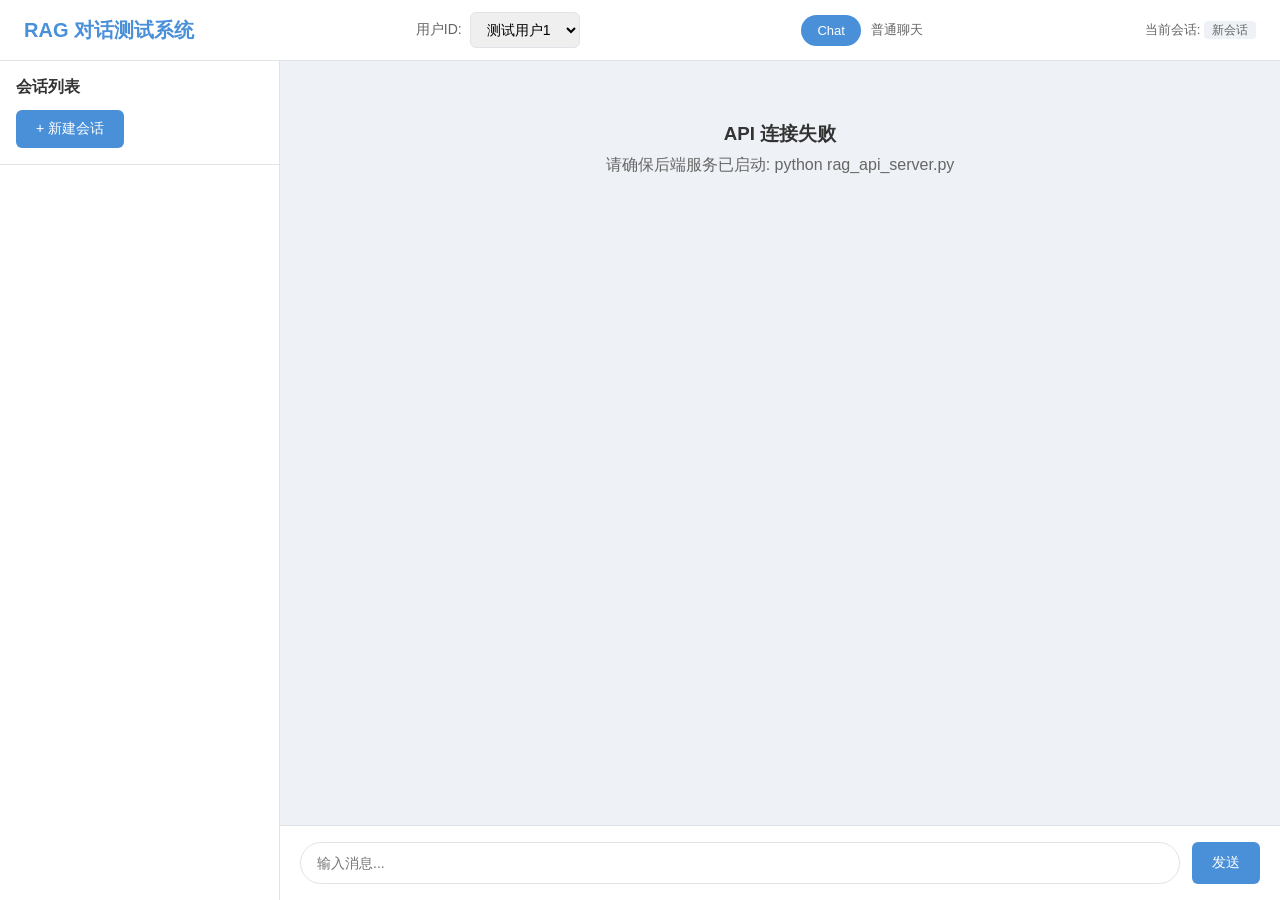
==== chat-ui/index.html @ 63c4ef02 "feat: v3.0.0 双模式 RAG 系统 ### 新增功能 - 双模式切换：普通聊天(qwen3.5-flash) / 知识库问答(qwen3.5-plus) - 会话管理：SQLite 持久化" ====
<!DOCTYPE html>
<html lang="zh-CN">
<head>
    <meta charset="UTF-8">
    <meta name="viewport" content="width=device-width, initial-scale=1.0">
    <title>RAG 对话测试系统</title>
    <link rel="stylesheet" href="style.css">
</head>
<body>
    <div class="container">
        <!-- 顶部导航 -->
        <header class="header">
            <h1>RAG 对话测试系统</h1>
            <div class="user-selector">
                <label>用户ID:</label>
                <select id="userSelect">
                    <option value="test_user_001">测试用户1</option>
                    <option value="test_user_002">测试用户2</option>
                    <option value="custom">自定义...</option>
                </select>
                <input type="text" id="customUserInput" placeholder="输入用户ID" style="display:none;">
            </div>
            <div class="mode-switcher">
                <button id="modeToggle" class="mode-toggle chat-mode">
                    <span class="mode-icon">Chat</span>
                </button>
                <span id="modeLabel" class="mode-label">普通聊天</span>
            </div>
            <div class="session-info">
                <span>当前会话: <code id="currentSessionId">新会话</code></span>
            </div>
        </header>

        <div class="main-content">
            <!-- 左侧会话列表 -->
            <aside class="sidebar">
                <div class="sidebar-header">
                    <h2>会话列表</h2>
                    <button id="newSessionBtn" class="btn btn-primary">+ 新建会话</button>
                </div>
                <div id="sessionList" class="session-list">
                    <!-- 会话列表动态生成 -->
                </div>
            </aside>

            <!-- 右侧聊天区域 -->
            <main class="chat-area">
                <div id="chatMessages" class="chat-messages">
                    <!-- 消息动态生成 -->
                </div>
                <div class="chat-input-area">
                    <input type="text" id="messageInput" placeholder="输入消息..." />
                    <button id="sendBtn" class="btn btn-primary">发送</button>
                </div>
            </main>
        </div>
    </div>

    <script src="app.js"></script>
</body>
</html>
---- chat-ui/style.css ----
/* 全局样式 */
* {
    margin: 0;
    padding: 0;
    box-sizing: border-box;
}

:root {
    --primary-color: #4a90d9;
    --primary-hover: #357abd;
    --bg-color: #f5f7fa;
    --sidebar-bg: #ffffff;
    --chat-bg: #eef1f5;
    --user-msg-bg: #4a90d9;
    --assistant-msg-bg: #ffffff;
    --text-color: #333;
    --text-light: #666;
    --border-color: #e0e4e8;
    --shadow: 0 2px 8px rgba(0,0,0,0.1);
}

body {
    font-family: -apple-system, BlinkMacSystemFont, 'Segoe UI', Roboto, 'Helvetica Neue', Arial, sans-serif;
    background-color: var(--bg-color);
    color: var(--text-color);
    height: 100vh;
    overflow: hidden;
}

/* 容器 */
.container {
    display: flex;
    flex-direction: column;
    height: 100vh;
}

/* 顶部导航 */
.header {
    display: flex;
    align-items: center;
    justify-content: space-between;
    padding: 12px 24px;
    background: var(--sidebar-bg);
    border-bottom: 1px solid var(--border-color);
    box-shadow: var(--shadow);
}

.header h1 {
    font-size: 20px;
    color: var(--primary-color);
}

.user-selector {
    display: flex;
    align-items: center;
    gap: 8px;
}

.user-selector label {
    font-size: 14px;
    color: var(--text-light);
}

.user-selector select,
.user-selector input {
    padding: 8px 12px;
    border: 1px solid var(--border-color);
    border-radius: 6px;
    font-size: 14px;
}

.user-selector input {
    width: 150px;
}

.session-info {
    font-size: 13px;
    color: var(--text-light);
}

.session-info code {
    background: var(--chat-bg);
    padding: 2px 8px;
    border-radius: 4px;
    font-family: monospace;
    font-size: 12px;
}

/* 模式切换 */
.mode-switcher {
    display: flex;
    align-items: center;
    gap: 10px;
}

.mode-toggle {
    padding: 8px 16px;
    border: none;
    border-radius: 20px;
    cursor: pointer;
    font-size: 13px;
    font-weight: 500;
    transition: all 0.3s;
}

.mode-toggle.chat-mode {
    background: #4a90d9;
    color: white;
}

.mode-toggle.rag-mode {
    background: #e67e22;
    color: white;
}

.mode-toggle:hover {
    opacity: 0.9;
    transform: scale(1.02);
}

.mode-label {
    font-size: 13px;
    color: var(--text-light);
}

.mode-hint {
    font-size: 12px;
    color: #999;
    margin-top: 4px;
}

.mode-tag {
    display: inline-block;
    padding: 2px 6px;
    border-radius: 4px;
    font-size: 11px;
    margin-left: 8px;
    background: #e3f0ff;
    color: #4a90d9;
}

.message.assistant .mode-tag {
    background: #f0f0f0;
    color: #666;
}

/* 主内容区 */
.main-content {
    display: flex;
    flex: 1;
    overflow: hidden;
}

/* 左侧边栏 */
.sidebar {
    width: 280px;
    background: var(--sidebar-bg);
    border-right: 1px solid var(--border-color);
    display: flex;
    flex-direction: column;
}

.sidebar-header {
    padding: 16px;
    border-bottom: 1px solid var(--border-color);
}

.sidebar-header h2 {
    font-size: 16px;
    margin-bottom: 12px;
}

.session-list {
    flex: 1;
    overflow-y: auto;
    padding: 8px;
}

/* 会话项 */
.session-item {
    padding: 12px;
    border-radius: 8px;
    cursor: pointer;
    margin-bottom: 4px;
    transition: background-color 0.2s;
    position: relative;
}

.session-item:hover {
    background: var(--chat-bg);
}

.session-item.active {
    background: #e3f0ff;
}

.session-item .session-preview {
    font-size: 13px;
    color: var(--text-color);
    white-space: nowrap;
    overflow: hidden;
    text-overflow: ellipsis;
}

.session-item .session-time {
    font-size: 11px;
    color: var(--text-light);
    margin-top: 4px;
}

.session-item .delete-btn {
    position: absolute;
    right: 8px;
    top: 50%;
    transform: translateY(-50%);
    background: #ff4757;
    color: white;
    border: none;
    border-radius: 4px;
    width: 24px;
    height: 24px;
    cursor: pointer;
    opacity: 0;
    transition: opacity 0.2s;
    font-size: 12px;
}

.session-item:hover .delete-btn {
    opacity: 1;
}

/* 会话加载状态 */
.session-item.loading {
    background: #fff8e6;
}

.session-item.loading .session-preview {
    color: #b8860b;
}

.loading-indicator {
    animation: pulse 1s ease-in-out infinite;
}

@keyframes pulse {
    0%, 100% { opacity: 1; }
    50% { opacity: 0.5; }
}

/* 聊天区域 */
.chat-area {
    flex: 1;
    display: flex;
    flex-direction: column;
    background: var(--chat-bg);
}

.chat-messages {
    flex: 1;
    overflow-y: auto;
    padding: 20px;
    display: flex;
    flex-direction: column;
    gap: 16px;
}

/* 消息样式 */
.message {
    max-width: 70%;
    padding: 12px 16px;
    border-radius: 16px;
    line-height: 1.5;
    font-size: 14px;
}

.message.user {
    align-self: flex-end;
    background: var(--user-msg-bg);
    color: white;
    border-bottom-right-radius: 4px;
}

.message.assistant {
    align-self: flex-start;
    background: var(--assistant-msg-bg);
    border-bottom-left-radius: 4px;
    box-shadow: var(--shadow);
}

.message .message-header {
    font-size: 12px;
    margin-bottom: 4px;
    opacity: 0.7;
}

.message .message-content {
    white-space: pre-wrap;
    word-break: break-word;
}

.message .message-sources {
    margin-top: 8px;
    padding-top: 8px;
    border-top: 1px solid rgba(0,0,0,0.1);
    font-size: 12px;
    opacity: 0.8;
}

/* 输入区域 */
.chat-input-area {
    display: flex;
    padding: 16px 20px;
    background: var(--sidebar-bg);
    border-top: 1px solid var(--border-color);
    gap: 12px;
}

.chat-input-area input {
    flex: 1;
    padding: 12px 16px;
    border: 1px solid var(--border-color);
    border-radius: 24px;
    font-size: 14px;
    outline: none;
    transition: border-color 0.2s;
}

.chat-input-area input:focus {
    border-color: var(--primary-color);
}

/* 按钮样式 */
.btn {
    padding: 10px 20px;
    border: none;
    border-radius: 6px;
    cursor: pointer;
    font-size: 14px;
    font-weight: 500;
    transition: all 0.2s;
}

.btn-primary {
    background: var(--primary-color);
    color: white;
}

.btn-primary:hover {
    background: var(--primary-hover);
}

.btn-primary:disabled {
    background: #ccc;
    cursor: not-allowed;
}

/* 空状态 */
.empty-state {
    text-align: center;
    color: var(--text-light);
    padding: 40px;
}

.empty-state h3 {
    margin-bottom: 8px;
    color: var(--text-color);
}

/* 加载状态 */
.loading {
    display: flex;
    align-items: center;
    gap: 8px;
    color: var(--text-light);
}

.loading::after {
    content: '';
    width: 16px;
    height: 16px;
    border: 2px solid var(--primary-color);
    border-top-color: transparent;
    border-radius: 50%;
    animation: spin 1s linear infinite;
}

@keyframes spin {
    to { transform: rotate(360deg); }
}

/* 滚动条样式 */
::-webkit-scrollbar {
    width: 6px;
}

::-webkit-scrollbar-track {
    background: transparent;
}

::-webkit-scrollbar-thumb {
    background: var(--border-color);
    border-radius: 3px;
}

::-webkit-scrollbar-thumb:hover {
    background: #ccc;
}
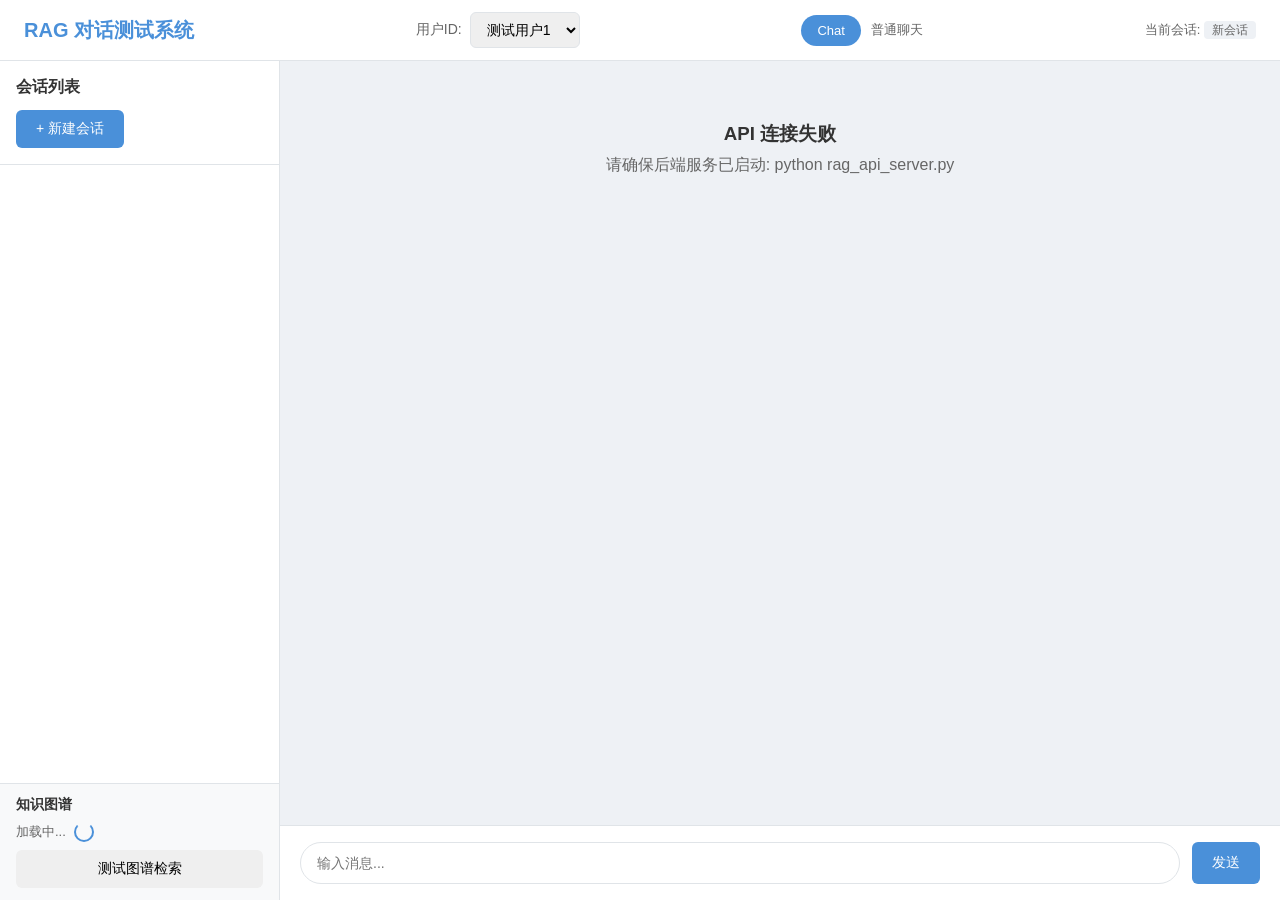
==== commit c4db3f10: "feat: Graph RAG 知识图谱检索 + 智能聊天网络搜索 ## Graph RAG 功能 - 新增 Neo4j 图数据库集成 (graph_manager.py) - LLM 驱动的实体提取" ====
--- a/chat-ui/index.html
+++ b/chat-ui/index.html
@@ -41,6 +41,17 @@
                 <div id="sessionList" class="session-list">
                     <!-- 会话列表动态生成 -->
                 </div>
+
+                <!-- 图谱状态面板 -->
+                <div class="graph-panel">
+                    <h3>知识图谱</h3>
+                    <div id="graphStats" class="graph-stats">
+                        <span class="loading">加载中...</span>
+                    </div>
+                    <button id="graphTestBtn" class="btn btn-secondary" style="margin-top:8px;width:100%;">
+                        测试图谱检索
+                    </button>
+                </div>
             </aside>
 
             <!-- 右侧聊天区域 -->
--- a/chat-ui/style.css
+++ b/chat-ui/style.css
@@ -388,6 +388,121 @@
     to { transform: rotate(360deg); }
 }
 
+/* 图谱状态面板 */
+.graph-panel {
+    padding: 12px 16px;
+    border-top: 1px solid var(--border-color);
+    background: #f8f9fa;
+}
+
+.graph-panel h3 {
+    font-size: 14px;
+    margin-bottom: 8px;
+    color: var(--text-color);
+}
+
+.graph-stats {
+    font-size: 13px;
+}
+
+.graph-stats .status-on {
+    color: #28a745;
+    font-weight: 500;
+}
+
+.graph-stats .status-off {
+    color: #dc3545;
+}
+
+.graph-stats .error {
+    color: #dc3545;
+}
+
+.graph-stats .hint {
+    font-size: 11px;
+    color: var(--text-light);
+    margin-top: 4px;
+}
+
+.graph-stats .stats-row {
+    display: flex;
+    gap: 16px;
+    margin-top: 8px;
+}
+
+.graph-stats .stats-row span {
+    color: var(--text-light);
+}
+
+.graph-stats .stats-row strong {
+    color: var(--text-color);
+}
+
+.graph-stats .type-list {
+    margin-top: 8px;
+    display: flex;
+    flex-wrap: wrap;
+    gap: 4px;
+}
+
+.graph-stats .type-tag {
+    font-size: 11px;
+    padding: 2px 6px;
+    background: #e3f0ff;
+    border-radius: 4px;
+    color: #0066cc;
+}
+
+/* 消息中的图谱标签 */
+.message-header .graph-tag {
+    font-size: 11px;
+    padding: 2px 6px;
+    background: #e8f5e9;
+    border-radius: 4px;
+    color: #2e7d32;
+    margin-left: 8px;
+}
+
+.message-header .web-tag {
+    font-size: 11px;
+    padding: 2px 6px;
+    background: #fff3e0;
+    border-radius: 4px;
+    color: #e65100;
+    margin-left: 8px;
+}
+
+.message-header .mode-tag {
+    font-size: 11px;
+    padding: 2px 6px;
+    background: #e3f0ff;
+    border-radius: 4px;
+    color: #0066cc;
+    margin-left: 8px;
+}
+
+.message-entities {
+    margin-top: 8px;
+    padding-top: 8px;
+    border-top: 1px solid rgba(0,0,0,0.1);
+    font-size: 12px;
+}
+
+.message-entities .entity-tag {
+    display: inline-block;
+    font-size: 11px;
+    padding: 2px 8px;
+    background: #fff3e0;
+    border-radius: 12px;
+    color: #e65100;
+    margin: 2px;
+}
+
+.graph-hint {
+    color: #2e7d32 !important;
+    font-size: 12px;
+}
+
 /* 滚动条样式 */
 ::-webkit-scrollbar {
     width: 6px;
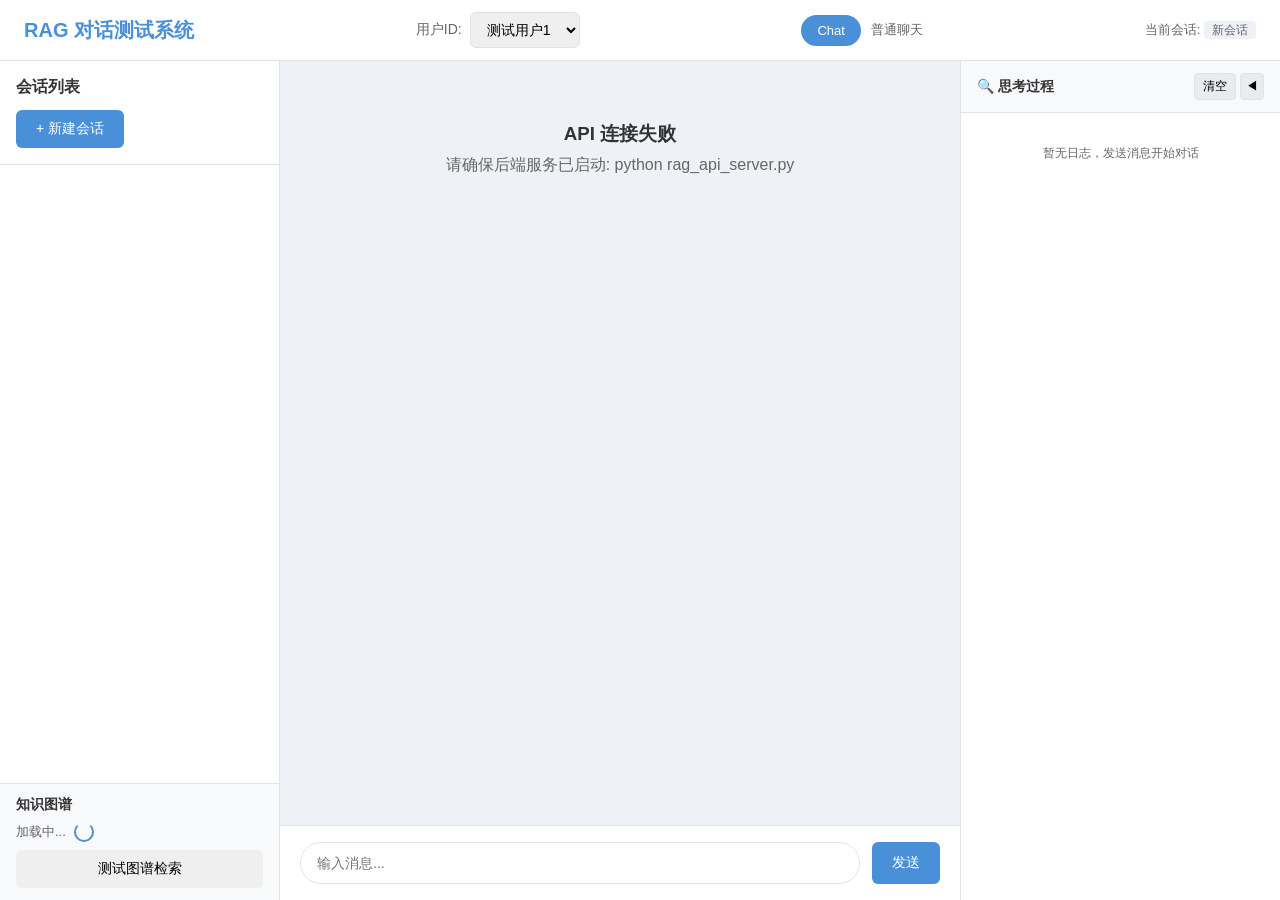
==== commit 4fe60d93: "feat: 前端日志面板与来源去重优化 ## 新增功能  ### 前端日志面板 - 新增右侧日志面板，实时显示Agent思考过程 - 支持SSE流式日志更新，实时展示决策、检索、改写等过程 - 日志持" ====
--- a/chat-ui/index.html
+++ b/chat-ui/index.html
@@ -64,6 +64,20 @@
                     <button id="sendBtn" class="btn btn-primary">发送</button>
                 </div>
             </main>
+
+            <!-- 日志面板 -->
+            <aside class="log-panel" id="logPanel">
+                <div class="log-panel-header">
+                    <h3>🔍 思考过程</h3>
+                    <div class="log-panel-controls">
+                        <button id="clearLogBtn" class="btn btn-sm btn-secondary" title="清空日志">清空</button>
+                        <button id="toggleLogPanelBtn" class="btn btn-sm btn-secondary" title="折叠/展开">◀</button>
+                    </div>
+                </div>
+                <div class="log-panel-content" id="logPanelContent">
+                    <div class="log-empty">暂无日志，发送消息开始对话</div>
+                </div>
+            </aside>
         </div>
     </div>
 
--- a/chat-ui/style.css
+++ b/chat-ui/style.css
@@ -503,6 +503,290 @@
     font-size: 12px;
 }
 
+/* 日志面板 */
+.log-panel {
+    width: 320px;
+    background: var(--sidebar-bg);
+    border-left: 1px solid var(--border-color);
+    display: flex;
+    flex-direction: column;
+    transition: width 0.3s ease;
+}
+
+.log-panel.collapsed {
+    width: 40px;
+}
+
+.log-panel.collapsed .log-panel-header h3,
+.log-panel.collapsed .log-panel-content,
+.log-panel.collapsed .log-panel-controls button:not(#toggleLogPanelBtn) {
+    display: none;
+}
+
+.log-panel.collapsed #toggleLogPanelBtn {
+    transform: rotate(180deg);
+}
+
+.log-panel-header {
+    padding: 12px 16px;
+    border-bottom: 1px solid var(--border-color);
+    display: flex;
+    align-items: center;
+    justify-content: space-between;
+    background: #f8f9fa;
+}
+
+.log-panel-header h3 {
+    font-size: 14px;
+    color: var(--text-color);
+    margin: 0;
+}
+
+.log-panel-controls {
+    display: flex;
+    gap: 4px;
+}
+
+.log-panel-controls .btn-sm {
+    padding: 4px 8px;
+    font-size: 12px;
+    background: #e9ecef;
+    border: 1px solid var(--border-color);
+    border-radius: 4px;
+    cursor: pointer;
+    transition: all 0.2s;
+}
+
+.log-panel-controls .btn-sm:hover {
+    background: #dee2e6;
+}
+
+#toggleLogPanelBtn {
+    width: 24px;
+    padding: 0;
+    display: flex;
+    align-items: center;
+    justify-content: center;
+    transition: transform 0.3s;
+}
+
+.log-panel-content {
+    flex: 1;
+    overflow-y: auto;
+    padding: 12px;
+    font-size: 12px;
+    font-family: 'Consolas', 'Monaco', monospace;
+}
+
+.log-empty {
+    color: var(--text-light);
+    text-align: center;
+    padding: 20px;
+    font-family: -apple-system, BlinkMacSystemFont, 'Segoe UI', sans-serif;
+}
+
+/* 日志条目样式 */
+.log-entry {
+    margin-bottom: 8px;
+    padding: 8px 10px;
+    background: #f8f9fa;
+    border-radius: 6px;
+    border-left: 3px solid #6c757d;
+    animation: logFadeIn 0.3s ease;
+}
+
+@keyframes logFadeIn {
+    from {
+        opacity: 0;
+        transform: translateX(10px);
+    }
+    to {
+        opacity: 1;
+        transform: translateX(0);
+    }
+}
+
+.log-entry .log-header {
+    display: flex;
+    align-items: center;
+    justify-content: space-between;
+    margin-bottom: 4px;
+}
+
+.log-entry .log-type {
+    font-weight: 600;
+    font-size: 11px;
+    padding: 2px 6px;
+    border-radius: 3px;
+    text-transform: uppercase;
+}
+
+.log-entry .log-time {
+    font-size: 10px;
+    color: #999;
+}
+
+.log-entry .log-session {
+    font-size: 10px;
+    color: #999;
+    margin-right: 6px;
+}
+
+.log-entry .log-content {
+    color: var(--text-color);
+    line-height: 1.4;
+    font-size: 12px;
+}
+
+/* 不同类型日志的颜色 */
+.log-entry.log-start {
+    border-left-color: #17a2b8;
+}
+
+.log-entry.log-start .log-type {
+    background: #d1ecf1;
+    color: #0c5460;
+}
+
+.log-entry.log-decision {
+    border-left-color: #6f42c1;
+}
+
+.log-entry.log-decision .log-type {
+    background: #e2d9f3;
+    color: #6f42c1;
+}
+
+.log-entry.log-rewrite {
+    border-left-color: #fd7e14;
+}
+
+.log-entry.log-rewrite .log-type {
+    background: #ffe5d0;
+    color: #d35400;
+}
+
+.log-entry.log-decompose {
+    border-left-color: #20c997;
+}
+
+.log-entry.log-decompose .log-type {
+    background: #d1f2eb;
+    color: #0d7d61;
+}
+
+.log-entry.log-retrieve {
+    border-left-color: #007bff;
+}
+
+.log-entry.log-retrieve .log-type {
+    background: #cce5ff;
+    color: #004085;
+}
+
+.log-entry.log-answer {
+    border-left-color: #28a745;
+}
+
+.log-entry.log-answer .log-type {
+    background: #d4edda;
+    color: #155724;
+}
+
+.log-entry.log-complete {
+    border-left-color: #28a745;
+    background: #e8f5e9;
+}
+
+.log-entry.log-complete .log-type {
+    background: #28a745;
+    color: white;
+}
+
+.log-entry.log-error {
+    border-left-color: #dc3545;
+    background: #f8d7da;
+}
+
+.log-entry.log-error .log-type {
+    background: #dc3545;
+    color: white;
+}
+
+/* 日志详情 */
+.log-detail {
+    margin-top: 6px;
+    padding: 6px 8px;
+    background: rgba(0,0,0,0.05);
+    border-radius: 4px;
+    font-size: 11px;
+}
+
+.log-detail-item {
+    margin: 3px 0;
+    color: #555;
+}
+
+.log-detail-item strong {
+    color: #333;
+}
+
+/* 检索片段 */
+.log-snippets {
+    margin-top: 6px;
+    max-height: 150px;
+    overflow-y: auto;
+}
+
+.log-snippet {
+    padding: 6px 8px;
+    background: rgba(0,123,255,0.1);
+    border-radius: 4px;
+    margin: 4px 0;
+    font-size: 11px;
+    line-height: 1.3;
+    color: #444;
+}
+
+.log-snippet .snippet-source {
+    font-size: 10px;
+    color: #007bff;
+    margin-bottom: 2px;
+}
+
+/* 子查询列表 */
+.log-sub-queries {
+    margin-top: 4px;
+    padding-left: 12px;
+}
+
+.log-sub-query {
+    position: relative;
+    padding: 2px 0 2px 12px;
+    color: #555;
+}
+
+.log-sub-query::before {
+    content: '→';
+    position: absolute;
+    left: 0;
+    color: #20c997;
+}
+
+/* 耗时统计 */
+.log-duration {
+    display: inline-flex;
+    align-items: center;
+    gap: 4px;
+    font-size: 10px;
+    color: #666;
+    margin-left: 8px;
+}
+
+.log-duration::before {
+    content: '⏱';
+}
+
 /* 滚动条样式 */
 ::-webkit-scrollbar {
     width: 6px;
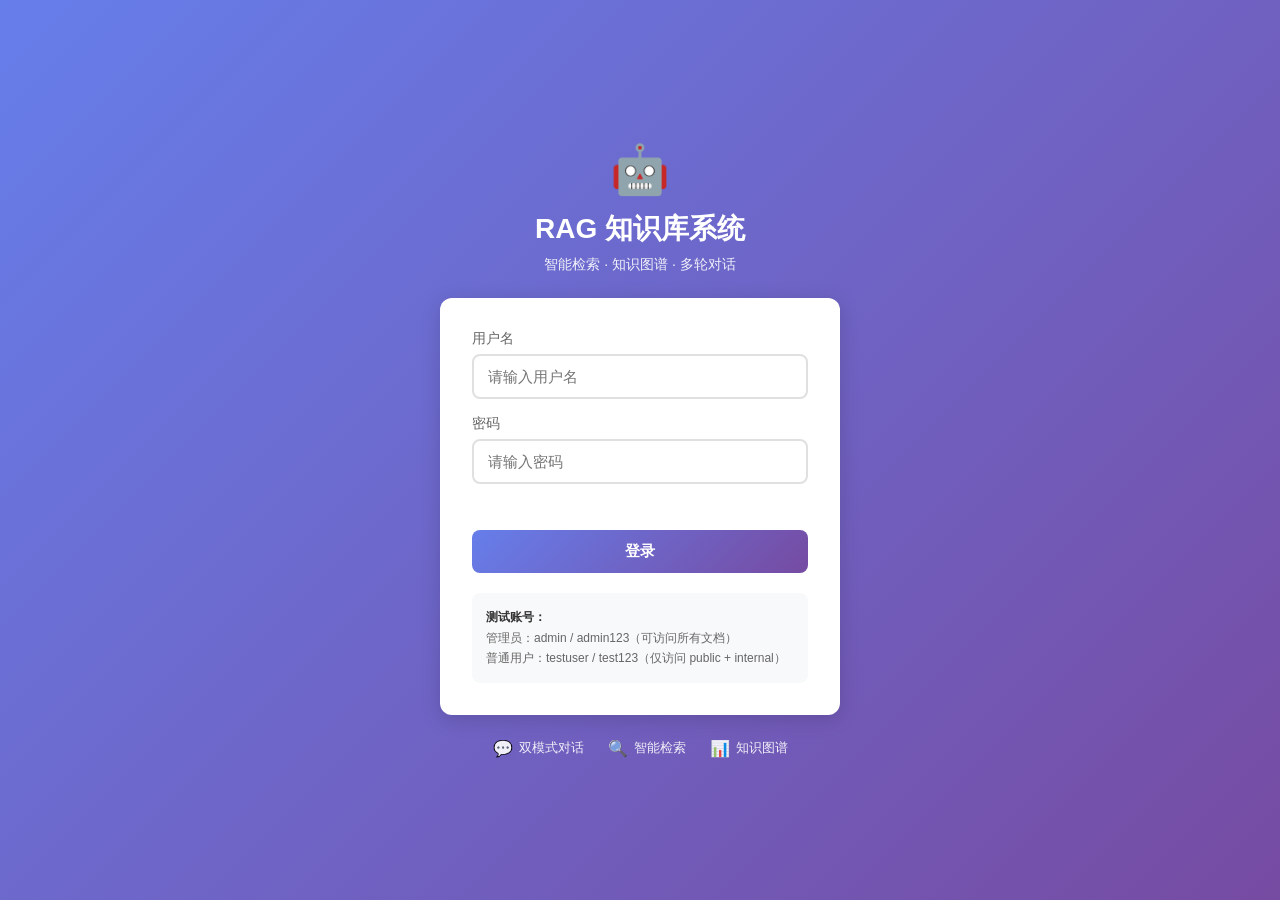
==== commit 440387a0: "feat: v4.2.0 出题系统完善与权限控制 ## 新增功能 - 出题系统完整流程: 试卷生成 → 审核 → 批阅 - 用户认证系统: JWT + 角色权限控制 (admin/manager/us" ====
--- a/chat-ui/index.html
+++ b/chat-ui/index.html
@@ -3,31 +3,80 @@
 <head>
     <meta charset="UTF-8">
     <meta name="viewport" content="width=device-width, initial-scale=1.0">
-    <title>RAG 对话测试系统</title>
+    <title>RAG 知识库系统</title>
     <link rel="stylesheet" href="style.css">
 </head>
 <body>
-    <div class="container">
+    <!-- 登录面板 -->
+    <div id="loginPanel" class="login-panel">
+        <div class="login-container">
+            <div class="login-hero">
+                <div class="login-icon">🤖</div>
+                <h2>RAG 知识库系统</h2>
+                <p>智能检索 · 知识图谱 · 多轮对话</p>
+            </div>
+            <div class="login-box">
+                <form id="loginForm">
+                    <div class="form-group">
+                        <label>用户名</label>
+                        <input type="text" id="loginUsername" placeholder="请输入用户名" required autocomplete="username">
+                    </div>
+                    <div class="form-group">
+                        <label>密码</label>
+                        <input type="password" id="loginPassword" placeholder="请输入密码" required autocomplete="current-password">
+                    </div>
+                    <div id="loginError" class="error"></div>
+                    <button type="submit" id="loginBtn">登录</button>
+                </form>
+                <div class="hint">
+                    <strong>测试账号：</strong><br>
+                    管理员：admin / admin123（可访问所有文档）<br>
+                    普通用户：testuser / test123（仅访问 public + internal）
+                </div>
+            </div>
+            <div class="login-footer">
+                <div class="feature-list">
+                    <div class="feature-item">
+                        <span class="feature-icon">💬</span>
+                        <span>双模式对话</span>
+                    </div>
+                    <div class="feature-item">
+                        <span class="feature-icon">🔍</span>
+                        <span>智能检索</span>
+                    </div>
+                    <div class="feature-item">
+                        <span class="feature-icon">📊</span>
+                        <span>知识图谱</span>
+                    </div>
+                </div>
+            </div>
+        </div>
+    </div>
+
+    <!-- 主界面 -->
+    <div id="mainContent" class="container" style="display:none;">
         <!-- 顶部导航 -->
         <header class="header">
-            <h1>RAG 对话测试系统</h1>
-            <div class="user-selector">
-                <label>用户ID:</label>
-                <select id="userSelect">
-                    <option value="test_user_001">测试用户1</option>
-                    <option value="test_user_002">测试用户2</option>
-                    <option value="custom">自定义...</option>
-                </select>
-                <input type="text" id="customUserInput" placeholder="输入用户ID" style="display:none;">
-            </div>
-            <div class="mode-switcher">
-                <button id="modeToggle" class="mode-toggle chat-mode">
-                    <span class="mode-icon">Chat</span>
-                </button>
-                <span id="modeLabel" class="mode-label">普通聊天</span>
-            </div>
-            <div class="session-info">
-                <span>当前会话: <code id="currentSessionId">新会话</code></span>
+            <div class="header-left">
+                <h1>RAG 知识库系统</h1>
+                <div class="mode-switcher">
+                    <button id="chatModeBtn" class="mode-toggle chat-mode">聊天</button>
+                    <button id="ragModeBtn" class="mode-toggle rag-mode" style="background:#ccc;color:#666;">知识库</button>
+                </div>
+            </div>
+            <div class="header-right">
+                <div class="session-info">
+                    <span>会话: <code id="currentSessionId">新会话</code></span>
+                </div>
+                <div id="userInfo" class="user-info">
+                    <span class="username" id="username">-</span>
+                    <span class="role" id="userRole">-</span>
+                </div>
+                <div class="header-actions">
+                    <a href="exam.html" class="btn-icon" title="出题系统" style="text-decoration:none;">📝</a>
+                    <button id="settingsBtn" class="btn-icon" title="设置">⚙</button>
+                    <button id="logoutBtn" class="btn-icon btn-danger" title="退出">⏻</button>
+                </div>
             </div>
         </header>
 
@@ -35,51 +84,154 @@
             <!-- 左侧会话列表 -->
             <aside class="sidebar">
                 <div class="sidebar-header">
-                    <h2>会话列表</h2>
-                    <button id="newSessionBtn" class="btn btn-primary">+ 新建会话</button>
+                    <h2>会话历史</h2>
+                    <button id="newSessionBtn" class="btn btn-primary btn-sm">+ 新建</button>
                 </div>
                 <div id="sessionList" class="session-list">
-                    <!-- 会话列表动态生成 -->
-                </div>
-
-                <!-- 图谱状态面板 -->
-                <div class="graph-panel">
-                    <h3>知识图谱</h3>
-                    <div id="graphStats" class="graph-stats">
-                        <span class="loading">加载中...</span>
-                    </div>
-                    <button id="graphTestBtn" class="btn btn-secondary" style="margin-top:8px;width:100%;">
-                        测试图谱检索
-                    </button>
+                    <div class="empty-state">暂无会话</div>
+                </div>
+
+                <!-- 系统状态面板 -->
+                <div class="status-panel">
+                    <h3>系统状态</h3>
+                    <div id="systemStatus" class="status-content">
+                        <div class="status-item">
+                            <span class="status-label">知识库</span>
+                            <span class="status-value" id="kbStatus">-</span>
+                        </div>
+                        <div class="status-item">
+                            <span class="status-label">BM25索引</span>
+                            <span class="status-value" id="bm25Status">-</span>
+                        </div>
+                        <div class="status-item">
+                            <span class="status-label">图谱</span>
+                            <span class="status-value" id="graphStatus">-</span>
+                        </div>
+                    </div>
                 </div>
             </aside>
 
-            <!-- 右侧聊天区域 -->
+            <!-- 中间聊天区域 -->
             <main class="chat-area">
                 <div id="chatMessages" class="chat-messages">
-                    <!-- 消息动态生成 -->
+                    <div class="empty-state">
+                        <h3>欢迎使用 RAG 知识库系统</h3>
+                        <p>输入问题开始对话</p>
+                    </div>
                 </div>
                 <div class="chat-input-area">
-                    <input type="text" id="messageInput" placeholder="输入消息..." />
+                    <input type="text" id="messageInput" placeholder="输入消息... (Enter发送)" />
                     <button id="sendBtn" class="btn btn-primary">发送</button>
                 </div>
             </main>
 
-            <!-- 日志面板 -->
+            <!-- 右侧日志面板 -->
             <aside class="log-panel" id="logPanel">
                 <div class="log-panel-header">
-                    <h3>🔍 思考过程</h3>
+                    <h3>思考过程</h3>
                     <div class="log-panel-controls">
-                        <button id="clearLogBtn" class="btn btn-sm btn-secondary" title="清空日志">清空</button>
-                        <button id="toggleLogPanelBtn" class="btn btn-sm btn-secondary" title="折叠/展开">◀</button>
+                        <button id="clearLogBtn" class="btn-sm" title="清空日志">🗑</button>
+                        <button id="toggleLogPanelBtn" class="btn-sm" title="折叠">◀</button>
                     </div>
                 </div>
                 <div class="log-panel-content" id="logPanelContent">
-                    <div class="log-empty">暂无日志，发送消息开始对话</div>
+                    <div class="log-empty">暂无日志</div>
                 </div>
             </aside>
         </div>
     </div>
+
+    <!-- 设置弹窗 -->
+    <div id="settingsModal" class="modal" style="display:none;">
+        <div class="modal-content">
+            <div class="modal-header">
+                <h2>设置</h2>
+                <button class="modal-close" id="closeSettingsBtn">&times;</button>
+            </div>
+            <div class="modal-body">
+                <div class="settings-section">
+                    <h3>修改密码</h3>
+                    <form id="changePasswordForm">
+                        <div class="form-group">
+                            <label>当前密码</label>
+                            <input type="password" id="oldPassword" placeholder="当前密码">
+                        </div>
+                        <div class="form-group">
+                            <label>新密码</label>
+                            <input type="password" id="newPassword" placeholder="新密码">
+                        </div>
+                        <div class="form-group">
+                            <label>确认新密码</label>
+                            <input type="password" id="confirmPassword" placeholder="确认新密码">
+                        </div>
+                        <button type="submit" class="btn btn-primary">修改密码</button>
+                    </form>
+                    <div id="passwordError" class="error"></div>
+                </div>
+
+                <!-- 管理员功能 -->
+                <div id="adminSection" class="settings-section" style="display:none;">
+                    <h3>用户管理 <span class="admin-badge">管理员</span></h3>
+                    <button id="showUsersBtn" class="btn btn-secondary">查看用户列表</button>
+                    <button id="showAuditLogsBtn" class="btn btn-secondary">查看审计日志</button>
+                    <button id="buildGraphBtn" class="btn btn-secondary">重建知识图谱</button>
+                </div>
+            </div>
+        </div>
+    </div>
+
+    <!-- 用户列表弹窗 -->
+    <div id="usersModal" class="modal" style="display:none;">
+        <div class="modal-content modal-lg">
+            <div class="modal-header">
+                <h2>用户列表</h2>
+                <button class="modal-close" id="closeUsersBtn">&times;</button>
+            </div>
+            <div class="modal-body">
+                <div id="usersList" class="users-table-container">
+                    <table class="users-table">
+                        <thead>
+                            <tr>
+                                <th>用户名</th>
+                                <th>角色</th>
+                                <th>部门</th>
+                                <th>状态</th>
+                                <th>操作</th>
+                            </tr>
+                        </thead>
+                        <tbody id="usersTableBody">
+                        </tbody>
+                    </table>
+                </div>
+            </div>
+        </div>
+    </div>
+
+    <!-- 审计日志弹窗 -->
+    <div id="auditModal" class="modal" style="display:none;">
+        <div class="modal-content modal-lg">
+            <div class="modal-header">
+                <h2>审计日志</h2>
+                <button class="modal-close" id="closeAuditBtn">&times;</button>
+            </div>
+            <div class="modal-body">
+                <div class="audit-filters">
+                    <select id="auditActionFilter">
+                        <option value="">全部操作</option>
+                        <option value="login">登录</option>
+                        <option value="rag_query">知识库查询</option>
+                        <option value="chat_query">聊天查询</option>
+                    </select>
+                    <button id="refreshAuditBtn" class="btn btn-sm">刷新</button>
+                </div>
+                <div id="auditList" class="audit-list">
+                </div>
+            </div>
+        </div>
+    </div>
+
+    <!-- Toast 提示 -->
+    <div id="toast" class="toast"></div>
 
     <script src="app.js"></script>
 </body>
--- a/chat-ui/style.css
+++ b/chat-ui/style.css
@@ -1,13 +1,11 @@
-/* 全局样式 */
-* {
-    margin: 0;
-    padding: 0;
-    box-sizing: border-box;
-}
-
+/* ===== CSS 变量 ===== */
 :root {
     --primary-color: #4a90d9;
     --primary-hover: #357abd;
+    --primary-light: #e3f0ff;
+    --success-color: #28a745;
+    --warning-color: #e67e22;
+    --danger-color: #dc3545;
     --bg-color: #f5f7fa;
     --sidebar-bg: #ffffff;
     --chat-bg: #eef1f5;
@@ -15,101 +13,97 @@
     --assistant-msg-bg: #ffffff;
     --text-color: #333;
     --text-light: #666;
+    --text-muted: #999;
     --border-color: #e0e4e8;
     --shadow: 0 2px 8px rgba(0,0,0,0.1);
+    --shadow-lg: 0 4px 20px rgba(0,0,0,0.15);
+    --radius: 8px;
+    --radius-sm: 4px;
+    --radius-lg: 12px;
+    --transition: all 0.2s ease;
+}
+
+/* ===== 全局重置 ===== */
+* {
+    margin: 0;
+    padding: 0;
+    box-sizing: border-box;
+}
+
+html, body {
+    height: 100%;
+    overflow: hidden;
 }
 
 body {
     font-family: -apple-system, BlinkMacSystemFont, 'Segoe UI', Roboto, 'Helvetica Neue', Arial, sans-serif;
     background-color: var(--bg-color);
     color: var(--text-color);
-    height: 100vh;
-    overflow: hidden;
-}
-
-/* 容器 */
+}
+
+/* ===== 主容器 ===== */
 .container {
     display: flex;
     flex-direction: column;
-    height: 100vh;
-}
-
-/* 顶部导航 */
+    height: 100%;
+}
+
+/* ===== 顶部导航 ===== */
 .header {
     display: flex;
     align-items: center;
     justify-content: space-between;
-    padding: 12px 24px;
+    padding: 0 20px;
     background: var(--sidebar-bg);
     border-bottom: 1px solid var(--border-color);
     box-shadow: var(--shadow);
+    height: 56px;
+    min-height: 56px;
+    flex-shrink: 0;
+}
+
+.header-left {
+    display: flex;
+    align-items: center;
+    gap: 20px;
+}
+
+.header-right {
+    display: flex;
+    align-items: center;
+    gap: 16px;
 }
 
 .header h1 {
-    font-size: 20px;
+    font-size: 18px;
     color: var(--primary-color);
-}
-
-.user-selector {
-    display: flex;
-    align-items: center;
-    gap: 8px;
-}
-
-.user-selector label {
-    font-size: 14px;
-    color: var(--text-light);
-}
-
-.user-selector select,
-.user-selector input {
-    padding: 8px 12px;
-    border: 1px solid var(--border-color);
-    border-radius: 6px;
-    font-size: 14px;
-}
-
-.user-selector input {
-    width: 150px;
-}
-
-.session-info {
-    font-size: 13px;
-    color: var(--text-light);
-}
-
-.session-info code {
-    background: var(--chat-bg);
-    padding: 2px 8px;
-    border-radius: 4px;
-    font-family: monospace;
-    font-size: 12px;
-}
-
-/* 模式切换 */
+    white-space: nowrap;
+}
+
+/* ===== 模式切换 ===== */
 .mode-switcher {
     display: flex;
     align-items: center;
-    gap: 10px;
+    gap: 6px;
 }
 
 .mode-toggle {
-    padding: 8px 16px;
+    padding: 6px 14px;
     border: none;
-    border-radius: 20px;
+    border-radius: 16px;
     cursor: pointer;
     font-size: 13px;
     font-weight: 500;
-    transition: all 0.3s;
+    transition: var(--transition);
 }
 
 .mode-toggle.chat-mode {
-    background: #4a90d9;
+    background: var(--primary-color);
     color: white;
 }
 
 .mode-toggle.rag-mode {
-    background: #e67e22;
+    background: var(--warning-color);
     color: white;
 }
 
@@ -118,71 +112,130 @@
     transform: scale(1.02);
 }
 
-.mode-label {
+.mode-toggle:disabled {
+    background: #ccc;
+    color: #666;
+    cursor: not-allowed;
+    transform: none;
+}
+
+/* ===== 用户信息 ===== */
+.user-info {
+    display: flex;
+    align-items: center;
+    gap: 8px;
+}
+
+.user-info .username {
+    font-weight: 600;
+    color: var(--text-color);
     font-size: 13px;
+}
+
+.user-info .role {
+    font-size: 11px;
+    padding: 2px 8px;
+    background: var(--primary-light);
+    color: var(--primary-color);
+    border-radius: 10px;
+}
+
+.user-info .role.admin {
+    background: #fff3cd;
+    color: #856404;
+}
+
+.header-actions {
+    display: flex;
+    gap: 8px;
+}
+
+.btn-icon {
+    width: 32px;
+    height: 32px;
+    border: none;
+    border-radius: 50%;
+    background: var(--chat-bg);
+    cursor: pointer;
+    font-size: 14px;
+    transition: var(--transition);
+    display: flex;
+    align-items: center;
+    justify-content: center;
+}
+
+.btn-icon:hover {
+    background: var(--border-color);
+}
+
+.btn-icon.btn-danger:hover {
+    background: var(--danger-color);
+    color: white;
+}
+
+.session-info {
+    font-size: 12px;
     color: var(--text-light);
-}
-
-.mode-hint {
-    font-size: 12px;
-    color: #999;
-    margin-top: 4px;
-}
-
-.mode-tag {
-    display: inline-block;
+    white-space: nowrap;
+}
+
+.session-info code {
+    background: var(--chat-bg);
     padding: 2px 6px;
-    border-radius: 4px;
+    border-radius: var(--radius-sm);
+    font-family: monospace;
     font-size: 11px;
-    margin-left: 8px;
-    background: #e3f0ff;
-    color: #4a90d9;
-}
-
-.message.assistant .mode-tag {
-    background: #f0f0f0;
-    color: #666;
-}
-
-/* 主内容区 */
+}
+
+/* ===== 主内容区 ===== */
 .main-content {
     display: flex;
     flex: 1;
+    min-height: 0;
     overflow: hidden;
 }
 
-/* 左侧边栏 */
+/* ===== 左侧边栏 ===== */
 .sidebar {
-    width: 280px;
+    width: 240px;
+    min-width: 240px;
     background: var(--sidebar-bg);
     border-right: 1px solid var(--border-color);
     display: flex;
     flex-direction: column;
+    height: 100%;
+    overflow: hidden;
+    flex-shrink: 0;
 }
 
 .sidebar-header {
-    padding: 16px;
+    padding: 12px 16px;
     border-bottom: 1px solid var(--border-color);
+    flex-shrink: 0;
+    display: flex;
+    justify-content: space-between;
+    align-items: center;
 }
 
 .sidebar-header h2 {
-    font-size: 16px;
-    margin-bottom: 12px;
+    font-size: 14px;
+    color: var(--text-color);
 }
 
 .session-list {
     flex: 1;
     overflow-y: auto;
     padding: 8px;
-}
-
-/* 会话项 */
+    min-height: 0;
+}
+
+/* ===== 会话项 ===== */
 .session-item {
     padding: 12px;
-    border-radius: 8px;
+    border-radius: var(--radius);
     cursor: pointer;
     margin-bottom: 4px;
-    transition: background-color 0.2s;
+    transition: var(--transition);
     position: relative;
 }
 
@@ -191,7 +244,7 @@
 }
 
 .session-item.active {
-    background: #e3f0ff;
+    background: var(--primary-light);
 }
 
 .session-item .session-preview {
@@ -200,11 +253,13 @@
     white-space: nowrap;
     overflow: hidden;
     text-overflow: ellipsis;
+    margin-right: 30px;
+    display: block;
 }
 
 .session-item .session-time {
     font-size: 11px;
-    color: var(--text-light);
+    color: var(--text-muted);
     margin-top: 4px;
 }
 
@@ -213,15 +268,15 @@
     right: 8px;
     top: 50%;
     transform: translateY(-50%);
-    background: #ff4757;
+    background: var(--danger-color);
     color: white;
     border: none;
-    border-radius: 4px;
+    border-radius: var(--radius-sm);
     width: 24px;
     height: 24px;
     cursor: pointer;
     opacity: 0;
-    transition: opacity 0.2s;
+    transition: var(--transition);
     font-size: 12px;
 }
 
@@ -229,7 +284,6 @@
     opacity: 1;
 }
 
-/* 会话加载状态 */
 .session-item.loading {
     background: #fff8e6;
 }
@@ -238,21 +292,61 @@
     color: #b8860b;
 }
 
-.loading-indicator {
-    animation: pulse 1s ease-in-out infinite;
-}
-
-@keyframes pulse {
-    0%, 100% { opacity: 1; }
-    50% { opacity: 0.5; }
-}
-
-/* 聊天区域 */
+/* ===== 系统状态面板 ===== */
+.status-panel {
+    padding: 12px 16px;
+    border-top: 1px solid var(--border-color);
+    background: #fafbfc;
+    flex-shrink: 0;
+}
+
+.status-panel h3 {
+    font-size: 12px;
+    color: var(--text-light);
+    margin-bottom: 8px;
+    text-transform: uppercase;
+    letter-spacing: 0.5px;
+}
+
+.status-content {
+    display: flex;
+    flex-direction: column;
+    gap: 6px;
+}
+
+.status-item {
+    display: flex;
+    justify-content: space-between;
+    align-items: center;
+    font-size: 12px;
+}
+
+.status-label {
+    color: var(--text-light);
+}
+
+.status-value {
+    color: var(--text-color);
+    font-weight: 500;
+}
+
+.status-value.success {
+    color: var(--success-color);
+}
+
+.status-value.error {
+    color: var(--danger-color);
+}
+
+/* ===== 聊天区域 ===== */
 .chat-area {
     flex: 1;
+    min-width: 0;
     display: flex;
     flex-direction: column;
     background: var(--chat-bg);
+    height: 100%;
+    overflow: hidden;
 }
 
 .chat-messages {
@@ -262,35 +356,39 @@
     display: flex;
     flex-direction: column;
     gap: 16px;
-}
-
-/* 消息样式 */
+    min-height: 0;
+}
+
+/* ===== 消息样式 ===== */
 .message {
     max-width: 70%;
     padding: 12px 16px;
-    border-radius: 16px;
-    line-height: 1.5;
+    border-radius: var(--radius-lg);
+    line-height: 1.6;
     font-size: 14px;
+    position: relative;
 }
 
 .message.user {
     align-self: flex-end;
     background: var(--user-msg-bg);
     color: white;
-    border-bottom-right-radius: 4px;
+    border-bottom-right-radius: var(--radius-sm);
 }
 
 .message.assistant {
     align-self: flex-start;
     background: var(--assistant-msg-bg);
-    border-bottom-left-radius: 4px;
+    border-bottom-left-radius: var(--radius-sm);
     box-shadow: var(--shadow);
 }
 
 .message .message-header {
     font-size: 12px;
-    margin-bottom: 4px;
-    opacity: 0.7;
+    margin-bottom: 6px;
+    display: flex;
+    align-items: center;
+    gap: 8px;
 }
 
 .message .message-content {
@@ -299,45 +397,74 @@
 }
 
 .message .message-sources {
-    margin-top: 8px;
-    padding-top: 8px;
+    margin-top: 10px;
+    padding-top: 10px;
     border-top: 1px solid rgba(0,0,0,0.1);
     font-size: 12px;
-    opacity: 0.8;
-}
-
-/* 输入区域 */
+    opacity: 0.9;
+}
+
+/* ===== 模式标签 ===== */
+.mode-tag, .web-tag, .graph-tag {
+    font-size: 10px;
+    padding: 2px 6px;
+    border-radius: var(--radius-sm);
+    font-weight: 500;
+}
+
+.mode-tag {
+    background: var(--primary-light);
+    color: var(--primary-color);
+}
+
+.web-tag {
+    background: #fff3e0;
+    color: #e65100;
+}
+
+.graph-tag {
+    background: #e8f5e9;
+    color: #2e7d32;
+}
+
+/* ===== 输入区域 ===== */
 .chat-input-area {
     display: flex;
     padding: 16px 20px;
     background: var(--sidebar-bg);
     border-top: 1px solid var(--border-color);
     gap: 12px;
+    flex-shrink: 0;
 }
 
 .chat-input-area input {
     flex: 1;
-    padding: 12px 16px;
-    border: 1px solid var(--border-color);
+    padding: 12px 18px;
+    border: 2px solid var(--border-color);
     border-radius: 24px;
     font-size: 14px;
     outline: none;
-    transition: border-color 0.2s;
+    transition: var(--transition);
 }
 
 .chat-input-area input:focus {
     border-color: var(--primary-color);
 }
 
-/* 按钮样式 */
+/* ===== 按钮样式 ===== */
 .btn {
     padding: 10px 20px;
     border: none;
-    border-radius: 6px;
+    border-radius: var(--radius);
     cursor: pointer;
     font-size: 14px;
     font-weight: 500;
-    transition: all 0.2s;
+    transition: var(--transition);
+}
+
+.btn-sm {
+    padding: 6px 12px;
+    font-size: 12px;
 }
 
 .btn-primary {
@@ -354,7 +481,26 @@
     cursor: not-allowed;
 }
 
-/* 空状态 */
+.btn-secondary {
+    background: var(--chat-bg);
+    color: var(--text-color);
+    border: 1px solid var(--border-color);
+}
+
+.btn-secondary:hover {
+    background: var(--border-color);
+}
+
+.btn-danger {
+    background: var(--danger-color);
+    color: white;
+}
+
+.btn-danger:hover {
+    opacity: 0.9;
+}
+
+/* ===== 空状态 ===== */
 .empty-state {
     text-align: center;
     color: var(--text-light);
@@ -366,14 +512,7 @@
     color: var(--text-color);
 }
 
-/* 加载状态 */
-.loading {
-    display: flex;
-    align-items: center;
-    gap: 8px;
-    color: var(--text-light);
-}
-
+/* ===== 加载动画 ===== */
 .loading::after {
     content: '';
     width: 16px;
@@ -382,139 +521,37 @@
     border-top-color: transparent;
     border-radius: 50%;
     animation: spin 1s linear infinite;
+    display: inline-block;
+    margin-left: 8px;
 }
 
 @keyframes spin {
     to { transform: rotate(360deg); }
 }
 
-/* 图谱状态面板 */
-.graph-panel {
-    padding: 12px 16px;
-    border-top: 1px solid var(--border-color);
-    background: #f8f9fa;
-}
-
-.graph-panel h3 {
-    font-size: 14px;
-    margin-bottom: 8px;
-    color: var(--text-color);
-}
-
-.graph-stats {
-    font-size: 13px;
-}
-
-.graph-stats .status-on {
-    color: #28a745;
-    font-weight: 500;
-}
-
-.graph-stats .status-off {
-    color: #dc3545;
-}
-
-.graph-stats .error {
-    color: #dc3545;
-}
-
-.graph-stats .hint {
-    font-size: 11px;
-    color: var(--text-light);
-    margin-top: 4px;
-}
-
-.graph-stats .stats-row {
-    display: flex;
-    gap: 16px;
-    margin-top: 8px;
-}
-
-.graph-stats .stats-row span {
-    color: var(--text-light);
-}
-
-.graph-stats .stats-row strong {
-    color: var(--text-color);
-}
-
-.graph-stats .type-list {
-    margin-top: 8px;
-    display: flex;
-    flex-wrap: wrap;
-    gap: 4px;
-}
-
-.graph-stats .type-tag {
-    font-size: 11px;
-    padding: 2px 6px;
-    background: #e3f0ff;
-    border-radius: 4px;
-    color: #0066cc;
-}
-
-/* 消息中的图谱标签 */
-.message-header .graph-tag {
-    font-size: 11px;
-    padding: 2px 6px;
-    background: #e8f5e9;
-    border-radius: 4px;
-    color: #2e7d32;
-    margin-left: 8px;
-}
-
-.message-header .web-tag {
-    font-size: 11px;
-    padding: 2px 6px;
-    background: #fff3e0;
-    border-radius: 4px;
-    color: #e65100;
-    margin-left: 8px;
-}
-
-.message-header .mode-tag {
-    font-size: 11px;
-    padding: 2px 6px;
-    background: #e3f0ff;
-    border-radius: 4px;
-    color: #0066cc;
-    margin-left: 8px;
-}
-
-.message-entities {
-    margin-top: 8px;
-    padding-top: 8px;
-    border-top: 1px solid rgba(0,0,0,0.1);
-    font-size: 12px;
-}
-
-.message-entities .entity-tag {
-    display: inline-block;
-    font-size: 11px;
-    padding: 2px 8px;
-    background: #fff3e0;
-    border-radius: 12px;
-    color: #e65100;
-    margin: 2px;
-}
-
-.graph-hint {
-    color: #2e7d32 !important;
-    font-size: 12px;
-}
-
-/* 日志面板 */
+@keyframes pulse {
+    0%, 100% { opacity: 1; }
+    50% { opacity: 0.5; }
+}
+
+/* ===== 日志面板 ===== */
 .log-panel {
-    width: 320px;
+    width: 300px;
+    min-width: 300px;
+    max-width: 300px;
     background: var(--sidebar-bg);
     border-left: 1px solid var(--border-color);
     display: flex;
     flex-direction: column;
-    transition: width 0.3s ease;
+    height: 100%;
+    overflow: hidden;
+    flex-shrink: 0;
+    transition: width 0.3s ease, min-width 0.3s ease;
 }
 
 .log-panel.collapsed {
     width: 40px;
+    min-width: 40px;
 }
 
 .log-panel.collapsed .log-panel-header h3,
@@ -534,10 +571,11 @@
     align-items: center;
     justify-content: space-between;
     background: #f8f9fa;
+    flex-shrink: 0;
 }
 
 .log-panel-header h3 {
-    font-size: 14px;
+    font-size: 13px;
     color: var(--text-color);
     margin: 0;
 }
@@ -552,9 +590,9 @@
     font-size: 12px;
     background: #e9ecef;
     border: 1px solid var(--border-color);
-    border-radius: 4px;
+    border-radius: var(--radius-sm);
     cursor: pointer;
-    transition: all 0.2s;
+    transition: var(--transition);
 }
 
 .log-panel-controls .btn-sm:hover {
@@ -576,6 +614,7 @@
     padding: 12px;
     font-size: 12px;
     font-family: 'Consolas', 'Monaco', monospace;
+    min-height: 0;
 }
 
 .log-empty {
@@ -585,12 +624,12 @@
     font-family: -apple-system, BlinkMacSystemFont, 'Segoe UI', sans-serif;
 }
 
-/* 日志条目样式 */
+/* ===== 日志条目 ===== */
 .log-entry {
     margin-bottom: 8px;
-    padding: 8px 10px;
+    padding: 10px 12px;
     background: #f8f9fa;
-    border-radius: 6px;
+    border-radius: var(--radius);
     border-left: 3px solid #6c757d;
     animation: logFadeIn 0.3s ease;
 }
@@ -615,7 +654,7 @@
 
 .log-entry .log-type {
     font-weight: 600;
-    font-size: 11px;
+    font-size: 10px;
     padding: 2px 6px;
     border-radius: 3px;
     text-transform: uppercase;
@@ -623,13 +662,7 @@
 
 .log-entry .log-time {
     font-size: 10px;
-    color: #999;
-}
-
-.log-entry .log-session {
-    font-size: 10px;
-    color: #999;
-    margin-right: 6px;
+    color: var(--text-muted);
 }
 
 .log-entry .log-content {
@@ -638,156 +671,410 @@
     font-size: 12px;
 }
 
-/* 不同类型日志的颜色 */
-.log-entry.log-start {
-    border-left-color: #17a2b8;
-}
-
-.log-entry.log-start .log-type {
-    background: #d1ecf1;
-    color: #0c5460;
-}
-
-.log-entry.log-decision {
-    border-left-color: #6f42c1;
-}
-
-.log-entry.log-decision .log-type {
-    background: #e2d9f3;
-    color: #6f42c1;
-}
-
-.log-entry.log-rewrite {
-    border-left-color: #fd7e14;
-}
-
-.log-entry.log-rewrite .log-type {
-    background: #ffe5d0;
-    color: #d35400;
-}
-
-.log-entry.log-decompose {
-    border-left-color: #20c997;
-}
-
-.log-entry.log-decompose .log-type {
-    background: #d1f2eb;
-    color: #0d7d61;
-}
-
-.log-entry.log-retrieve {
-    border-left-color: #007bff;
-}
-
-.log-entry.log-retrieve .log-type {
-    background: #cce5ff;
-    color: #004085;
-}
-
-.log-entry.log-answer {
-    border-left-color: #28a745;
-}
-
-.log-entry.log-answer .log-type {
+/* 日志类型颜色 */
+.log-entry.log-start { border-left-color: #17a2b8; }
+.log-entry.log-start .log-type { background: #d1ecf1; color: #0c5460; }
+
+.log-entry.log-decision { border-left-color: #6f42c1; }
+.log-entry.log-decision .log-type { background: #e2d9f3; color: #6f42c1; }
+
+.log-entry.log-rewrite { border-left-color: #fd7e14; }
+.log-entry.log-rewrite .log-type { background: #ffe5d0; color: #d35400; }
+
+.log-entry.log-decompose { border-left-color: #20c997; }
+.log-entry.log-decompose .log-type { background: #d1f2eb; color: #0d7d61; }
+
+.log-entry.log-retrieve { border-left-color: #007bff; }
+.log-entry.log-retrieve .log-type { background: #cce5ff; color: #004085; }
+
+.log-entry.log-answer { border-left-color: #28a745; }
+.log-entry.log-answer .log-type { background: #d4edda; color: #155724; }
+
+.log-entry.log-complete { border-left-color: #28a745; background: #e8f5e9; }
+.log-entry.log-complete .log-type { background: #28a745; color: white; }
+
+.log-entry.log-error { border-left-color: #dc3545; background: #f8d7da; }
+.log-entry.log-error .log-type { background: #dc3545; color: white; }
+
+.log-entry.log-warning { border-left-color: #ffc107; background: #fff3cd; }
+.log-entry.log-warning .log-type { background: #ffc107; color: #856404; }
+
+.log-entry.log-max_iterations { border-left-color: #fd7e14; background: #fff3e0; }
+.log-entry.log-max_iterations .log-type { background: #fd7e14; color: white; }
+
+/* ===== 安全级别标签 ===== */
+.source-item {
+    display: inline-block;
+    margin-right: 8px;
+}
+
+.security-tag {
+    font-size: 10px;
+    padding: 1px 5px;
+    border-radius: 3px;
+    margin-right: 4px;
+}
+
+.security-tag.public { background: #e8f5e9; color: #2e7d32; }
+.security-tag.internal { background: #fff3e0; color: #e65100; }
+.security-tag.confidential { background: #fce4ec; color: #c62828; }
+.security-tag.secret { background: #f3e5f5; color: #7b1fa2; }
+
+/* ===== 登录面板 ===== */
+.login-panel {
+    position: fixed;
+    top: 0;
+    left: 0;
+    right: 0;
+    bottom: 0;
+    background: linear-gradient(135deg, #667eea 0%, #764ba2 100%);
+    display: flex;
+    align-items: center;
+    justify-content: center;
+    z-index: 1000;
+    padding: 20px;
+}
+
+.login-container {
+    display: flex;
+    flex-direction: column;
+    align-items: center;
+    gap: 24px;
+    width: 100%;
+    max-width: 400px;
+}
+
+.login-hero {
+    text-align: center;
+    color: white;
+}
+
+.login-hero .login-icon {
+    font-size: 48px;
+    margin-bottom: 12px;
+}
+
+.login-hero h2 {
+    margin: 0 0 8px;
+    font-size: 28px;
+    font-weight: 600;
+}
+
+.login-hero p {
+    margin: 0;
+    font-size: 14px;
+    opacity: 0.9;
+}
+
+.login-box {
+    background: white;
+    padding: 32px;
+    border-radius: var(--radius-lg);
+    box-shadow: var(--shadow-lg);
+    width: 100%;
+}
+
+.login-box .form-group {
+    margin-bottom: 16px;
+}
+
+.login-box label {
+    display: block;
+    margin-bottom: 6px;
+    color: var(--text-light);
+    font-size: 14px;
+    font-weight: 500;
+}
+
+.login-box input {
+    width: 100%;
+    padding: 12px 14px;
+    border: 2px solid #e0e0e0;
+    border-radius: var(--radius);
+    font-size: 15px;
+    transition: var(--transition);
+    box-sizing: border-box;
+}
+
+.login-box input:focus {
+    outline: none;
+    border-color: #667eea;
+}
+
+.login-box .error {
+    color: var(--danger-color);
+    font-size: 13px;
+    margin-bottom: 12px;
+    text-align: center;
+    min-height: 18px;
+}
+
+.login-box button[type="submit"] {
+    width: 100%;
+    padding: 12px;
+    background: linear-gradient(135deg, #667eea 0%, #764ba2 100%);
+    color: white;
+    border: none;
+    border-radius: var(--radius);
+    font-size: 15px;
+    font-weight: 600;
+    cursor: pointer;
+    transition: var(--transition);
+}
+
+.login-box button[type="submit"]:hover {
+    transform: translateY(-1px);
+    box-shadow: 0 4px 16px rgba(102, 126, 234, 0.4);
+}
+
+.login-box .hint {
+    margin-top: 20px;
+    padding: 14px;
+    background: #f8f9fa;
+    border-radius: var(--radius);
+    font-size: 12px;
+    color: var(--text-light);
+    line-height: 1.7;
+}
+
+.login-box .hint strong {
+    color: var(--text-color);
+}
+
+.login-footer {
+    text-align: center;
+}
+
+.feature-list {
+    display: flex;
+    gap: 24px;
+    justify-content: center;
+}
+
+.feature-item {
+    display: flex;
+    align-items: center;
+    gap: 6px;
+    color: white;
+    font-size: 13px;
+    opacity: 0.9;
+}
+
+.feature-icon {
+    font-size: 16px;
+}
+
+/* ===== 弹窗样式 ===== */
+.modal {
+    position: fixed;
+    top: 0;
+    left: 0;
+    right: 0;
+    bottom: 0;
+    background: rgba(0,0,0,0.5);
+    display: flex;
+    align-items: center;
+    justify-content: center;
+    z-index: 1000;
+}
+
+.modal-content {
+    background: white;
+    border-radius: var(--radius-lg);
+    box-shadow: var(--shadow-lg);
+    width: 100%;
+    max-width: 480px;
+    max-height: 80vh;
+    overflow: hidden;
+    display: flex;
+    flex-direction: column;
+}
+
+.modal-content.modal-lg {
+    max-width: 800px;
+}
+
+.modal-header {
+    padding: 16px 20px;
+    border-bottom: 1px solid var(--border-color);
+    display: flex;
+    justify-content: space-between;
+    align-items: center;
+    flex-shrink: 0;
+}
+
+.modal-header h2 {
+    font-size: 18px;
+    margin: 0;
+}
+
+.modal-close {
+    width: 32px;
+    height: 32px;
+    border: none;
+    background: transparent;
+    font-size: 24px;
+    cursor: pointer;
+    color: var(--text-light);
+    border-radius: 50%;
+    transition: var(--transition);
+}
+
+.modal-close:hover {
+    background: var(--chat-bg);
+    color: var(--text-color);
+}
+
+.modal-body {
+    padding: 20px;
+    overflow-y: auto;
+}
+
+.settings-section {
+    margin-bottom: 24px;
+}
+
+.settings-section h3 {
+    font-size: 14px;
+    color: var(--text-color);
+    margin-bottom: 12px;
+    display: flex;
+    align-items: center;
+    gap: 8px;
+}
+
+.admin-badge {
+    font-size: 10px;
+    padding: 2px 6px;
+    background: #fff3cd;
+    color: #856404;
+    border-radius: 10px;
+    font-weight: normal;
+}
+
+/* ===== 用户表格 ===== */
+.users-table-container {
+    overflow-x: auto;
+}
+
+.users-table {
+    width: 100%;
+    border-collapse: collapse;
+    font-size: 13px;
+}
+
+.users-table th,
+.users-table td {
+    padding: 10px 12px;
+    text-align: left;
+    border-bottom: 1px solid var(--border-color);
+}
+
+.users-table th {
+    background: #f8f9fa;
+    font-weight: 600;
+    color: var(--text-light);
+}
+
+.users-table tr:hover {
+    background: #f8f9fa;
+}
+
+.user-status {
+    padding: 2px 8px;
+    border-radius: 10px;
+    font-size: 11px;
+}
+
+.user-status.active {
     background: #d4edda;
     color: #155724;
 }
 
-.log-entry.log-complete {
-    border-left-color: #28a745;
-    background: #e8f5e9;
-}
-
-.log-entry.log-complete .log-type {
-    background: #28a745;
+.user-status.inactive {
+    background: #f8d7da;
+    color: #721c24;
+}
+
+/* ===== 审计日志 ===== */
+.audit-filters {
+    display: flex;
+    gap: 12px;
+    margin-bottom: 16px;
+}
+
+.audit-filters select {
+    padding: 8px 12px;
+    border: 1px solid var(--border-color);
+    border-radius: var(--radius-sm);
+    font-size: 13px;
+}
+
+.audit-list {
+    display: flex;
+    flex-direction: column;
+    gap: 8px;
+    max-height: 400px;
+    overflow-y: auto;
+}
+
+.audit-entry {
+    padding: 12px;
+    background: #f8f9fa;
+    border-radius: var(--radius);
+    border-left: 3px solid var(--primary-color);
+    font-size: 12px;
+}
+
+.audit-entry .audit-header {
+    display: flex;
+    justify-content: space-between;
+    margin-bottom: 4px;
+}
+
+.audit-entry .audit-action {
+    font-weight: 600;
+    color: var(--primary-color);
+}
+
+.audit-entry .audit-time {
+    color: var(--text-muted);
+}
+
+.audit-entry .audit-user {
+    color: var(--text-light);
+}
+
+/* ===== Toast 提示 ===== */
+.toast {
+    position: fixed;
+    bottom: 20px;
+    left: 50%;
+    transform: translateX(-50%) translateY(100px);
+    padding: 12px 24px;
+    background: #333;
     color: white;
-}
-
-.log-entry.log-error {
-    border-left-color: #dc3545;
-    background: #f8d7da;
-}
-
-.log-entry.log-error .log-type {
-    background: #dc3545;
-    color: white;
-}
-
-/* 日志详情 */
-.log-detail {
-    margin-top: 6px;
-    padding: 6px 8px;
-    background: rgba(0,0,0,0.05);
-    border-radius: 4px;
-    font-size: 11px;
-}
-
-.log-detail-item {
-    margin: 3px 0;
-    color: #555;
-}
-
-.log-detail-item strong {
-    color: #333;
-}
-
-/* 检索片段 */
-.log-snippets {
-    margin-top: 6px;
-    max-height: 150px;
-    overflow-y: auto;
-}
-
-.log-snippet {
-    padding: 6px 8px;
-    background: rgba(0,123,255,0.1);
-    border-radius: 4px;
-    margin: 4px 0;
-    font-size: 11px;
-    line-height: 1.3;
-    color: #444;
-}
-
-.log-snippet .snippet-source {
-    font-size: 10px;
-    color: #007bff;
-    margin-bottom: 2px;
-}
-
-/* 子查询列表 */
-.log-sub-queries {
-    margin-top: 4px;
-    padding-left: 12px;
-}
-
-.log-sub-query {
-    position: relative;
-    padding: 2px 0 2px 12px;
-    color: #555;
-}
-
-.log-sub-query::before {
-    content: '→';
-    position: absolute;
-    left: 0;
-    color: #20c997;
-}
-
-/* 耗时统计 */
-.log-duration {
-    display: inline-flex;
-    align-items: center;
-    gap: 4px;
-    font-size: 10px;
-    color: #666;
-    margin-left: 8px;
-}
-
-.log-duration::before {
-    content: '⏱';
-}
-
-/* 滚动条样式 */
+    border-radius: var(--radius);
+    font-size: 14px;
+    z-index: 2000;
+    opacity: 0;
+    transition: all 0.3s ease;
+}
+
+.toast.show {
+    transform: translateX(-50%) translateY(0);
+    opacity: 1;
+}
+
+.toast.success {
+    background: var(--success-color);
+}
+
+.toast.error {
+    background: var(--danger-color);
+}
+
+/* ===== 滚动条 ===== */
 ::-webkit-scrollbar {
     width: 6px;
 }
@@ -804,3 +1091,36 @@
 ::-webkit-scrollbar-thumb:hover {
     background: #ccc;
 }
+
+/* ===== 响应式 ===== */
+@media (max-width: 900px) {
+    .log-panel {
+        width: 240px;
+        min-width: 240px;
+        max-width: 240px;
+    }
+
+    .sidebar {
+        width: 200px;
+        min-width: 200px;
+    }
+}
+
+@media (max-width: 700px) {
+    .sidebar {
+        display: none;
+    }
+
+    .log-panel {
+        position: fixed;
+        right: 0;
+        top: 56px;
+        bottom: 0;
+        z-index: 100;
+    }
+
+    .log-panel.collapsed {
+        width: 0;
+        min-width: 0;
+    }
+}
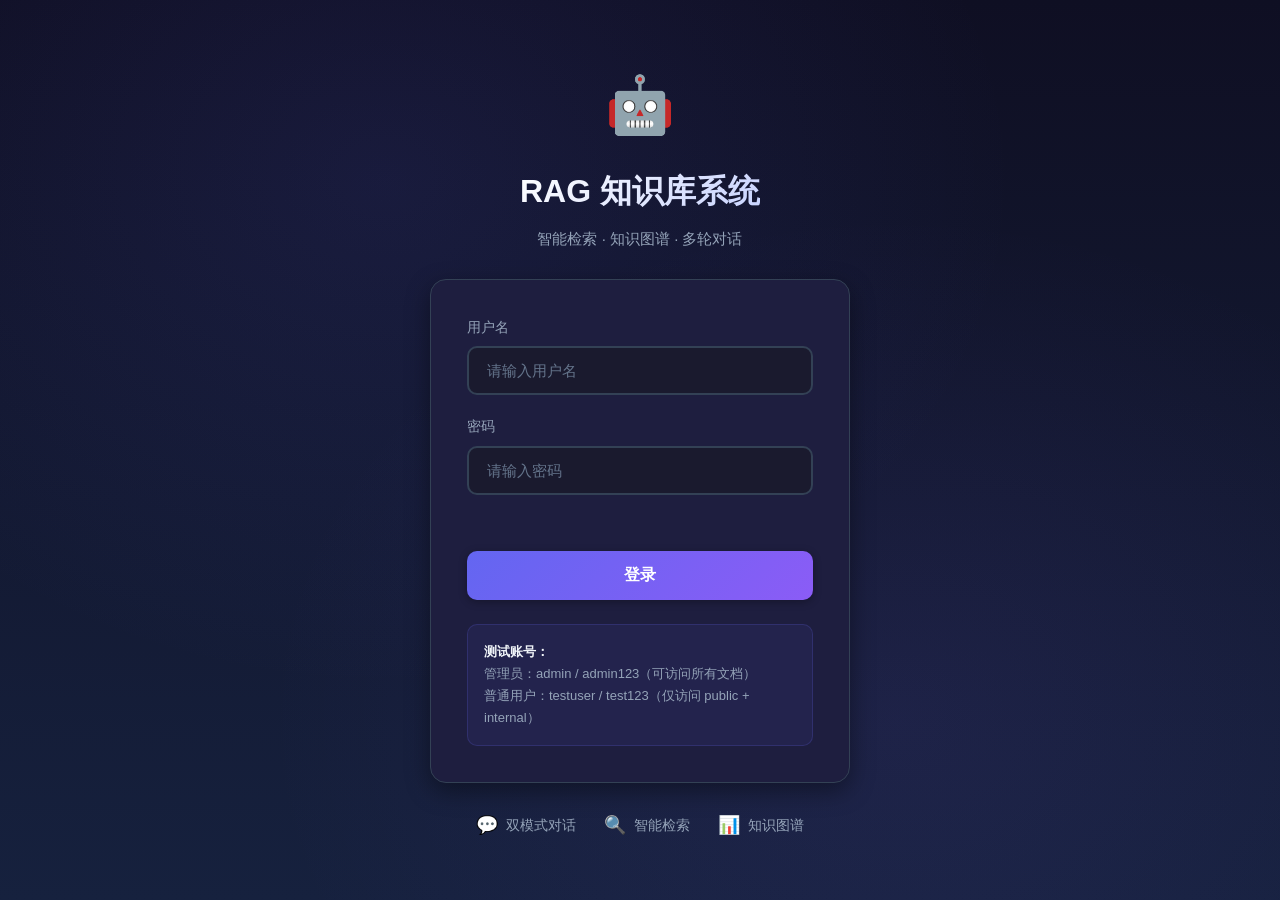
==== commit c2f927f7: "release(v6.0.0): 模块化重构，优化代码架构 主要变更： - core/ 新增核心模块：engine, query_classifier, quality_assessor, confi" ====
--- a/chat-ui/index.html
+++ b/chat-ui/index.html
@@ -73,6 +73,7 @@
                     <span class="role" id="userRole">-</span>
                 </div>
                 <div class="header-actions">
+                    <a href="api-test.html" class="btn-icon" title="API 测试终端" style="text-decoration:none;">🔌</a>
                     <a href="exam.html" class="btn-icon" title="出题系统" style="text-decoration:none;">📝</a>
                     <button id="settingsBtn" class="btn-icon" title="设置">⚙</button>
                     <button id="logoutBtn" class="btn-icon btn-danger" title="退出">⏻</button>
@@ -230,6 +231,15 @@
         </div>
     </div>
 
+    <!-- 图片弹窗 -->
+    <div id="imageModal" class="modal image-modal" style="display:none;">
+        <div class="image-modal-content">
+            <button class="modal-close image-close" onclick="closeImageModal()">&times;</button>
+            <img id="modalImage" src="" alt="">
+            <div id="modalCaption" class="image-modal-caption"></div>
+        </div>
+    </div>
+
     <!-- Toast 提示 -->
     <div id="toast" class="toast"></div>
 
--- a/chat-ui/style.css
+++ b/chat-ui/style.css
@@ -1,26 +1,56 @@
+/* ========================================
+   RAG 知识库系统 - 深色主题
+   安全约束：无伪元素遮挡、无外部依赖、无backdrop-filter
+   ======================================== */
+
 /* ===== CSS 变量 ===== */
 :root {
-    --primary-color: #4a90d9;
-    --primary-hover: #357abd;
-    --primary-light: #e3f0ff;
-    --success-color: #28a745;
-    --warning-color: #e67e22;
-    --danger-color: #dc3545;
-    --bg-color: #f5f7fa;
-    --sidebar-bg: #ffffff;
-    --chat-bg: #eef1f5;
-    --user-msg-bg: #4a90d9;
-    --assistant-msg-bg: #ffffff;
-    --text-color: #333;
-    --text-light: #666;
-    --text-muted: #999;
-    --border-color: #e0e4e8;
-    --shadow: 0 2px 8px rgba(0,0,0,0.1);
-    --shadow-lg: 0 4px 20px rgba(0,0,0,0.15);
-    --radius: 8px;
-    --radius-sm: 4px;
-    --radius-lg: 12px;
+    /* 主色调 - 靛蓝紫系 */
+    --primary-color: #6366f1;
+    --primary-hover: #4f46e5;
+    --primary-light: #c7d2fe;
+
+    /* 功能色 */
+    --success-color: #10b981;
+    --warning-color: #f59e0b;
+    --danger-color: #ef4444;
+
+    /* 深色背景系 */
+    --bg-primary: #0f0f23;
+    --bg-secondary: #1a1a2e;
+    --bg-tertiary: #16213e;
+
+    /* 表面色（用于卡片、面板） */
+    --surface-primary: #1e1e3f;
+    --surface-secondary: #252547;
+    --surface-hover: #2d2d5a;
+
+    /* 文字颜色 */
+    --text-primary: #f1f5f9;
+    --text-secondary: #94a3b8;
+    --text-muted: #64748b;
+
+    /* 边框 */
+    --border-color: #334155;
+    --border-focus: #6366f1;
+
+    /* 阴影 */
+    --shadow: 0 2px 8px rgba(0, 0, 0, 0.3);
+    --shadow-lg: 0 8px 24px rgba(0, 0, 0, 0.4);
+
+    /* 圆角 */
+    --radius: 10px;
+    --radius-sm: 6px;
+    --radius-lg: 16px;
+
+    /* 过渡 */
     --transition: all 0.2s ease;
+
+    /* 兼容原有变量名 */
+    --sidebar-bg: var(--surface-primary);
+    --chat-bg: var(--bg-secondary);
+    --text-color: var(--text-primary);
+    --text-light: var(--text-secondary);
 }
 
 /* ===== 全局重置 ===== */
@@ -36,9 +66,15 @@
 }
 
 body {
-    font-family: -apple-system, BlinkMacSystemFont, 'Segoe UI', Roboto, 'Helvetica Neue', Arial, sans-serif;
-    background-color: var(--bg-color);
-    color: var(--text-color);
+    font-family: -apple-system, BlinkMacSystemFont, 'Segoe UI', 'Noto Sans SC', Roboto, 'Helvetica Neue', Arial, sans-serif;
+    /* 安全：直接在body上使用渐变背景，不用伪元素 */
+    background:
+        radial-gradient(ellipse at 20% 20%, rgba(99, 102, 241, 0.06) 0%, transparent 50%),
+        radial-gradient(ellipse at 80% 80%, rgba(139, 92, 246, 0.04) 0%, transparent 50%),
+        var(--bg-primary);
+    color: var(--text-primary);
+    line-height: 1.6;
+    -webkit-font-smoothing: antialiased;
 }
 
 /* ===== 主容器 ===== */
@@ -53,30 +89,34 @@
     display: flex;
     align-items: center;
     justify-content: space-between;
-    padding: 0 20px;
-    background: var(--sidebar-bg);
+    padding: 0 24px;
+    background: var(--surface-primary);
     border-bottom: 1px solid var(--border-color);
     box-shadow: var(--shadow);
-    height: 56px;
-    min-height: 56px;
+    height: 60px;
+    min-height: 60px;
     flex-shrink: 0;
 }
 
 .header-left {
     display: flex;
     align-items: center;
+    gap: 24px;
+}
+
+.header-right {
+    display: flex;
+    align-items: center;
     gap: 20px;
 }
 
-.header-right {
-    display: flex;
-    align-items: center;
-    gap: 16px;
-}
-
 .header h1 {
-    font-size: 18px;
-    color: var(--primary-color);
+    font-size: 20px;
+    font-weight: 700;
+    background: linear-gradient(135deg, var(--primary-color), #a78bfa);
+    -webkit-background-clip: text;
+    -webkit-text-fill-color: transparent;
+    background-clip: text;
     white-space: nowrap;
 }
 
@@ -84,37 +124,40 @@
 .mode-switcher {
     display: flex;
     align-items: center;
-    gap: 6px;
+    gap: 8px;
 }
 
 .mode-toggle {
-    padding: 6px 14px;
-    border: none;
-    border-radius: 16px;
+    padding: 8px 18px;
+    border: 1px solid var(--border-color);
+    border-radius: 20px;
     cursor: pointer;
     font-size: 13px;
     font-weight: 500;
     transition: var(--transition);
+    background: var(--surface-secondary);
+    color: var(--text-secondary);
 }
 
 .mode-toggle.chat-mode {
-    background: var(--primary-color);
+    background: linear-gradient(135deg, var(--primary-color), #8b5cf6);
+    border-color: transparent;
     color: white;
 }
 
 .mode-toggle.rag-mode {
-    background: var(--warning-color);
+    background: linear-gradient(135deg, var(--warning-color), #f97316);
+    border-color: transparent;
     color: white;
 }
 
 .mode-toggle:hover {
-    opacity: 0.9;
     transform: scale(1.02);
 }
 
 .mode-toggle:disabled {
-    background: #ccc;
-    color: #666;
+    background: var(--surface-secondary);
+    color: var(--text-muted);
     cursor: not-allowed;
     transform: none;
 }
@@ -123,26 +166,27 @@
 .user-info {
     display: flex;
     align-items: center;
-    gap: 8px;
+    gap: 10px;
 }
 
 .user-info .username {
     font-weight: 600;
-    color: var(--text-color);
-    font-size: 13px;
+    color: var(--text-primary);
+    font-size: 14px;
 }
 
 .user-info .role {
     font-size: 11px;
-    padding: 2px 8px;
-    background: var(--primary-light);
-    color: var(--primary-color);
-    border-radius: 10px;
+    padding: 3px 12px;
+    background: rgba(99, 102, 241, 0.2);
+    color: var(--primary-light);
+    border-radius: 12px;
+    font-weight: 500;
 }
 
 .user-info .role.admin {
-    background: #fff3cd;
-    color: #856404;
+    background: rgba(245, 158, 11, 0.2);
+    color: #fcd34d;
 }
 
 .header-actions {
@@ -151,40 +195,47 @@
 }
 
 .btn-icon {
-    width: 32px;
-    height: 32px;
-    border: none;
-    border-radius: 50%;
-    background: var(--chat-bg);
+    width: 36px;
+    height: 36px;
+    border: 1px solid var(--border-color);
+    border-radius: var(--radius);
+    background: var(--surface-secondary);
     cursor: pointer;
-    font-size: 14px;
+    font-size: 16px;
     transition: var(--transition);
     display: flex;
     align-items: center;
     justify-content: center;
+    color: var(--text-secondary);
+    text-decoration: none;
 }
 
 .btn-icon:hover {
-    background: var(--border-color);
+    background: var(--surface-hover);
+    border-color: var(--primary-color);
+    color: var(--text-primary);
 }
 
 .btn-icon.btn-danger:hover {
     background: var(--danger-color);
+    border-color: var(--danger-color);
     color: white;
 }
 
 .session-info {
     font-size: 12px;
-    color: var(--text-light);
+    color: var(--text-muted);
     white-space: nowrap;
 }
 
 .session-info code {
-    background: var(--chat-bg);
-    padding: 2px 6px;
+    background: var(--surface-secondary);
+    padding: 3px 10px;
     border-radius: var(--radius-sm);
-    font-family: monospace;
+    font-family: 'Consolas', 'Monaco', monospace;
     font-size: 11px;
+    color: var(--primary-light);
+    border: 1px solid var(--border-color);
 }
 
 /* ===== 主内容区 ===== */
@@ -197,9 +248,9 @@
 
 /* ===== 左侧边栏 ===== */
 .sidebar {
-    width: 240px;
-    min-width: 240px;
-    background: var(--sidebar-bg);
+    width: 260px;
+    min-width: 260px;
+    background: var(--surface-primary);
     border-right: 1px solid var(--border-color);
     display: flex;
     flex-direction: column;
@@ -209,7 +260,7 @@
 }
 
 .sidebar-header {
-    padding: 12px 16px;
+    padding: 16px 20px;
     border-bottom: 1px solid var(--border-color);
     flex-shrink: 0;
     display: flex;
@@ -218,38 +269,45 @@
 }
 
 .sidebar-header h2 {
-    font-size: 14px;
-    color: var(--text-color);
+    font-size: 12px;
+    font-weight: 600;
+    color: var(--text-muted);
+    text-transform: uppercase;
+    letter-spacing: 0.5px;
 }
 
 .session-list {
     flex: 1;
     overflow-y: auto;
-    padding: 8px;
+    padding: 12px;
     min-height: 0;
 }
 
 /* ===== 会话项 ===== */
 .session-item {
-    padding: 12px;
+    padding: 14px 16px;
     border-radius: var(--radius);
     cursor: pointer;
-    margin-bottom: 4px;
+    margin-bottom: 6px;
     transition: var(--transition);
     position: relative;
+    background: transparent;
+    border: 1px solid transparent;
 }
 
 .session-item:hover {
-    background: var(--chat-bg);
+    background: var(--surface-hover);
+    border-color: var(--border-color);
 }
 
 .session-item.active {
-    background: var(--primary-light);
+    background: linear-gradient(135deg, rgba(99, 102, 241, 0.15), rgba(139, 92, 246, 0.1));
+    border-color: rgba(99, 102, 241, 0.3);
 }
 
 .session-item .session-preview {
     font-size: 13px;
-    color: var(--text-color);
+    color: var(--text-primary);
     white-space: nowrap;
     overflow: hidden;
     text-overflow: ellipsis;
@@ -278,32 +336,39 @@
     opacity: 0;
     transition: var(--transition);
     font-size: 12px;
+    display: flex;
+    align-items: center;
+    justify-content: center;
 }
 
 .session-item:hover .delete-btn {
     opacity: 1;
 }
 
+.session-item .delete-btn:hover {
+    background: #dc2626;
+}
+
 .session-item.loading {
-    background: #fff8e6;
+    background: rgba(245, 158, 11, 0.1);
 }
 
 .session-item.loading .session-preview {
-    color: #b8860b;
+    color: var(--warning-color);
 }
 
 /* ===== 系统状态面板 ===== */
 .status-panel {
-    padding: 12px 16px;
+    padding: 16px 20px;
     border-top: 1px solid var(--border-color);
-    background: #fafbfc;
+    background: var(--surface-secondary);
     flex-shrink: 0;
 }
 
 .status-panel h3 {
-    font-size: 12px;
-    color: var(--text-light);
-    margin-bottom: 8px;
+    font-size: 11px;
+    color: var(--text-muted);
+    margin-bottom: 10px;
     text-transform: uppercase;
     letter-spacing: 0.5px;
 }
@@ -322,12 +387,14 @@
 }
 
 .status-label {
-    color: var(--text-light);
+    color: var(--text-secondary);
 }
 
 .status-value {
-    color: var(--text-color);
+    color: var(--text-primary);
     font-weight: 500;
+    font-family: 'Consolas', monospace;
+    font-size: 11px;
 }
 
 .status-value.success {
@@ -344,7 +411,7 @@
     min-width: 0;
     display: flex;
     flex-direction: column;
-    background: var(--chat-bg);
+    background: var(--bg-secondary);
     height: 100%;
     overflow: hidden;
 }
@@ -352,39 +419,42 @@
 .chat-messages {
     flex: 1;
     overflow-y: auto;
-    padding: 20px;
+    padding: 24px;
     display: flex;
     flex-direction: column;
-    gap: 16px;
+    gap: 18px;
     min-height: 0;
 }
 
 /* ===== 消息样式 ===== */
 .message {
-    max-width: 70%;
-    padding: 12px 16px;
+    max-width: 75%;
+    padding: 14px 18px;
     border-radius: var(--radius-lg);
-    line-height: 1.6;
+    line-height: 1.65;
     font-size: 14px;
     position: relative;
 }
 
 .message.user {
     align-self: flex-end;
-    background: var(--user-msg-bg);
+    background: linear-gradient(135deg, var(--primary-color), #8b5cf6);
     color: white;
     border-bottom-right-radius: var(--radius-sm);
+    box-shadow: var(--shadow);
 }
 
 .message.assistant {
     align-self: flex-start;
-    background: var(--assistant-msg-bg);
+    background: var(--surface-secondary);
+    color: var(--text-primary);
     border-bottom-left-radius: var(--radius-sm);
+    border: 1px solid var(--border-color);
     box-shadow: var(--shadow);
 }
 
 .message .message-header {
-    font-size: 12px;
+    font-size: 11px;
     margin-bottom: 6px;
     display: flex;
     align-items: center;
@@ -397,9 +467,9 @@
 }
 
 .message .message-sources {
-    margin-top: 10px;
-    padding-top: 10px;
-    border-top: 1px solid rgba(0,0,0,0.1);
+    margin-top: 12px;
+    padding-top: 12px;
+    border-top: 1px solid rgba(255, 255, 255, 0.1);
     font-size: 12px;
     opacity: 0.9;
 }
@@ -407,88 +477,103 @@
 /* ===== 模式标签 ===== */
 .mode-tag, .web-tag, .graph-tag {
     font-size: 10px;
-    padding: 2px 6px;
+    padding: 3px 8px;
     border-radius: var(--radius-sm);
     font-weight: 500;
 }
 
 .mode-tag {
-    background: var(--primary-light);
-    color: var(--primary-color);
+    background: rgba(99, 102, 241, 0.2);
+    color: var(--primary-light);
 }
 
 .web-tag {
-    background: #fff3e0;
-    color: #e65100;
+    background: rgba(249, 115, 22, 0.2);
+    color: #fdba74;
 }
 
 .graph-tag {
-    background: #e8f5e9;
-    color: #2e7d32;
+    background: rgba(16, 185, 129, 0.2);
+    color: #6ee7b7;
 }
 
 /* ===== 输入区域 ===== */
 .chat-input-area {
     display: flex;
-    padding: 16px 20px;
-    background: var(--sidebar-bg);
+    padding: 20px 24px;
+    background: var(--surface-primary);
     border-top: 1px solid var(--border-color);
-    gap: 12px;
+    gap: 16px;
     flex-shrink: 0;
 }
 
 .chat-input-area input {
     flex: 1;
-    padding: 12px 18px;
+    padding: 14px 20px;
     border: 2px solid var(--border-color);
     border-radius: 24px;
-    font-size: 14px;
+    font-size: 15px;
+    font-family: inherit;
     outline: none;
     transition: var(--transition);
+    background: var(--bg-secondary);
+    color: var(--text-primary);
+}
+
+.chat-input-area input::placeholder {
+    color: var(--text-muted);
 }
 
 .chat-input-area input:focus {
     border-color: var(--primary-color);
+    box-shadow: 0 0 0 3px rgba(99, 102, 241, 0.15);
 }
 
 /* ===== 按钮样式 ===== */
 .btn {
-    padding: 10px 20px;
+    padding: 12px 24px;
     border: none;
     border-radius: var(--radius);
     cursor: pointer;
     font-size: 14px;
-    font-weight: 500;
+    font-weight: 600;
+    font-family: inherit;
     transition: var(--transition);
 }
 
 .btn-sm {
-    padding: 6px 12px;
-    font-size: 12px;
+    padding: 8px 16px;
+    font-size: 13px;
 }
 
 .btn-primary {
-    background: var(--primary-color);
+    background: linear-gradient(135deg, var(--primary-color), #8b5cf6);
     color: white;
+    box-shadow: var(--shadow);
 }
 
 .btn-primary:hover {
-    background: var(--primary-hover);
+    transform: translateY(-1px);
+    box-shadow: var(--shadow-lg);
 }
 
 .btn-primary:disabled {
-    background: #ccc;
+    background: var(--surface-secondary);
+    color: var(--text-muted);
     cursor: not-allowed;
+    transform: none;
+    box-shadow: none;
 }
 
 .btn-secondary {
-    background: var(--chat-bg);
-    color: var(--text-color);
+    background: var(--surface-secondary);
+    color: var(--text-primary);
     border: 1px solid var(--border-color);
 }
 
 .btn-secondary:hover {
-    background: var(--border-color);
+    background: var(--surface-hover);
+    border-color: var(--primary-color);
 }
 
 .btn-danger {
@@ -497,49 +582,51 @@
 }
 
 .btn-danger:hover {
-    opacity: 0.9;
+    background: #dc2626;
 }
 
 /* ===== 空状态 ===== */
 .empty-state {
     text-align: center;
-    color: var(--text-light);
-    padding: 40px;
+    color: var(--text-muted);
+    padding: 50px 30px;
 }
 
 .empty-state h3 {
     margin-bottom: 8px;
-    color: var(--text-color);
+    color: var(--text-secondary);
+    font-size: 16px;
+    font-weight: 500;
+}
+
+.empty-state p {
+    font-size: 13px;
 }
 
 /* ===== 加载动画 ===== */
 .loading::after {
     content: '';
-    width: 16px;
-    height: 16px;
+    width: 14px;
+    height: 14px;
     border: 2px solid var(--primary-color);
     border-top-color: transparent;
     border-radius: 50%;
-    animation: spin 1s linear infinite;
+    animation: spin 0.7s linear infinite;
     display: inline-block;
     margin-left: 8px;
+    vertical-align: middle;
 }
 
 @keyframes spin {
     to { transform: rotate(360deg); }
 }
 
-@keyframes pulse {
-    0%, 100% { opacity: 1; }
-    50% { opacity: 0.5; }
-}
-
 /* ===== 日志面板 ===== */
 .log-panel {
-    width: 300px;
-    min-width: 300px;
-    max-width: 300px;
-    background: var(--sidebar-bg);
+    width: 320px;
+    min-width: 320px;
+    max-width: 320px;
+    background: var(--surface-primary);
     border-left: 1px solid var(--border-color);
     display: flex;
     flex-direction: column;
@@ -550,8 +637,8 @@
 }
 
 .log-panel.collapsed {
-    width: 40px;
-    min-width: 40px;
+    width: 44px;
+    min-width: 44px;
 }
 
 .log-panel.collapsed .log-panel-header h3,
@@ -565,42 +652,47 @@
 }
 
 .log-panel-header {
-    padding: 12px 16px;
+    padding: 16px 20px;
     border-bottom: 1px solid var(--border-color);
     display: flex;
     align-items: center;
     justify-content: space-between;
-    background: #f8f9fa;
+    background: var(--surface-secondary);
     flex-shrink: 0;
 }
 
 .log-panel-header h3 {
-    font-size: 13px;
-    color: var(--text-color);
+    font-size: 12px;
+    font-weight: 600;
+    color: var(--text-muted);
+    text-transform: uppercase;
+    letter-spacing: 0.5px;
     margin: 0;
 }
 
 .log-panel-controls {
     display: flex;
-    gap: 4px;
+    gap: 6px;
 }
 
 .log-panel-controls .btn-sm {
-    padding: 4px 8px;
+    padding: 6px 10px;
     font-size: 12px;
-    background: #e9ecef;
+    background: var(--surface-primary);
     border: 1px solid var(--border-color);
     border-radius: var(--radius-sm);
     cursor: pointer;
     transition: var(--transition);
+    color: var(--text-secondary);
 }
 
 .log-panel-controls .btn-sm:hover {
-    background: #dee2e6;
+    background: var(--surface-hover);
+    color: var(--text-primary);
 }
 
 #toggleLogPanelBtn {
-    width: 24px;
+    width: 28px;
     padding: 0;
     display: flex;
     align-items: center;
@@ -611,52 +703,40 @@
 .log-panel-content {
     flex: 1;
     overflow-y: auto;
-    padding: 12px;
+    padding: 16px;
     font-size: 12px;
     font-family: 'Consolas', 'Monaco', monospace;
     min-height: 0;
 }
 
 .log-empty {
-    color: var(--text-light);
+    color: var(--text-muted);
     text-align: center;
-    padding: 20px;
-    font-family: -apple-system, BlinkMacSystemFont, 'Segoe UI', sans-serif;
+    padding: 24px;
+    font-family: inherit;
 }
 
 /* ===== 日志条目 ===== */
 .log-entry {
-    margin-bottom: 8px;
-    padding: 10px 12px;
-    background: #f8f9fa;
+    margin-bottom: 10px;
+    padding: 12px 14px;
+    background: var(--bg-secondary);
     border-radius: var(--radius);
-    border-left: 3px solid #6c757d;
-    animation: logFadeIn 0.3s ease;
-}
-
-@keyframes logFadeIn {
-    from {
-        opacity: 0;
-        transform: translateX(10px);
-    }
-    to {
-        opacity: 1;
-        transform: translateX(0);
-    }
+    border-left: 3px solid var(--border-color);
 }
 
 .log-entry .log-header {
     display: flex;
     align-items: center;
     justify-content: space-between;
-    margin-bottom: 4px;
+    margin-bottom: 6px;
 }
 
 .log-entry .log-type {
     font-weight: 600;
     font-size: 10px;
-    padding: 2px 6px;
-    border-radius: 3px;
+    padding: 3px 8px;
+    border-radius: 4px;
     text-transform: uppercase;
 }
 
@@ -666,41 +746,53 @@
 }
 
 .log-entry .log-content {
-    color: var(--text-color);
-    line-height: 1.4;
+    color: var(--text-primary);
+    line-height: 1.5;
     font-size: 12px;
 }
 
 /* 日志类型颜色 */
-.log-entry.log-start { border-left-color: #17a2b8; }
-.log-entry.log-start .log-type { background: #d1ecf1; color: #0c5460; }
-
-.log-entry.log-decision { border-left-color: #6f42c1; }
-.log-entry.log-decision .log-type { background: #e2d9f3; color: #6f42c1; }
-
-.log-entry.log-rewrite { border-left-color: #fd7e14; }
-.log-entry.log-rewrite .log-type { background: #ffe5d0; color: #d35400; }
-
-.log-entry.log-decompose { border-left-color: #20c997; }
-.log-entry.log-decompose .log-type { background: #d1f2eb; color: #0d7d61; }
-
-.log-entry.log-retrieve { border-left-color: #007bff; }
-.log-entry.log-retrieve .log-type { background: #cce5ff; color: #004085; }
-
-.log-entry.log-answer { border-left-color: #28a745; }
-.log-entry.log-answer .log-type { background: #d4edda; color: #155724; }
-
-.log-entry.log-complete { border-left-color: #28a745; background: #e8f5e9; }
-.log-entry.log-complete .log-type { background: #28a745; color: white; }
-
-.log-entry.log-error { border-left-color: #dc3545; background: #f8d7da; }
-.log-entry.log-error .log-type { background: #dc3545; color: white; }
-
-.log-entry.log-warning { border-left-color: #ffc107; background: #fff3cd; }
-.log-entry.log-warning .log-type { background: #ffc107; color: #856404; }
-
-.log-entry.log-max_iterations { border-left-color: #fd7e14; background: #fff3e0; }
-.log-entry.log-max_iterations .log-type { background: #fd7e14; color: white; }
+.log-entry.log-start { border-left-color: #3b82f6; }
+.log-entry.log-start .log-type { background: rgba(59, 130, 246, 0.2); color: #60a5fa; }
+
+.log-entry.log-decision { border-left-color: #a78bfa; }
+.log-entry.log-decision .log-type { background: rgba(167, 139, 250, 0.2); color: #c4b5fd; }
+
+.log-entry.log-rewrite { border-left-color: #fb923c; }
+.log-entry.log-rewrite .log-type { background: rgba(251, 146, 60, 0.2); color: #fdba74; }
+
+.log-entry.log-decompose { border-left-color: #2dd4bf; }
+.log-entry.log-decompose .log-type { background: rgba(45, 212, 191, 0.2); color: #5eead4; }
+
+.log-entry.log-retrieve { border-left-color: #60a5fa; }
+.log-entry.log-retrieve .log-type { background: rgba(96, 165, 250, 0.2); color: #93c5fd; }
+
+.log-entry.log-answer { border-left-color: #34d399; }
+.log-entry.log-answer .log-type { background: rgba(52, 211, 153, 0.2); color: #6ee7b7; }
+
+.log-entry.log-complete {
+    border-left-color: #10b981;
+    background: rgba(16, 185, 129, 0.1);
+}
+.log-entry.log-complete .log-type { background: #10b981; color: white; }
+
+.log-entry.log-error {
+    border-left-color: #ef4444;
+    background: rgba(239, 68, 68, 0.1);
+}
+.log-entry.log-error .log-type { background: #ef4444; color: white; }
+
+.log-entry.log-warning {
+    border-left-color: #f59e0b;
+    background: rgba(245, 158, 11, 0.1);
+}
+.log-entry.log-warning .log-type { background: rgba(245, 158, 11, 0.3); color: #fcd34d; }
+
+.log-entry.log-max_iterations {
+    border-left-color: #fb923c;
+    background: rgba(251, 146, 60, 0.1);
+}
+.log-entry.log-max_iterations .log-type { background: #fb923c; color: white; }
 
 /* ===== 安全级别标签 ===== */
 .source-item {
@@ -709,25 +801,30 @@
 }
 
 .security-tag {
-    font-size: 10px;
-    padding: 1px 5px;
+    font-size: 9px;
+    padding: 2px 6px;
     border-radius: 3px;
     margin-right: 4px;
-}
-
-.security-tag.public { background: #e8f5e9; color: #2e7d32; }
-.security-tag.internal { background: #fff3e0; color: #e65100; }
-.security-tag.confidential { background: #fce4ec; color: #c62828; }
-.security-tag.secret { background: #f3e5f5; color: #7b1fa2; }
+    font-weight: 600;
+}
+
+.security-tag.public { background: rgba(16, 185, 129, 0.2); color: #6ee7b7; }
+.security-tag.internal { background: rgba(249, 115, 22, 0.2); color: #fdba74; }
+.security-tag.confidential { background: rgba(236, 72, 153, 0.2); color: #f9a8d4; }
+.security-tag.secret { background: rgba(167, 139, 250, 0.2); color: #c4b5fd; }
 
 /* ===== 登录面板 ===== */
+/* 安全：不使用伪元素，直接在元素上设置背景 */
 .login-panel {
     position: fixed;
     top: 0;
     left: 0;
     right: 0;
     bottom: 0;
-    background: linear-gradient(135deg, #667eea 0%, #764ba2 100%);
+    background:
+        radial-gradient(ellipse at 30% 20%, rgba(99, 102, 241, 0.1) 0%, transparent 50%),
+        radial-gradient(ellipse at 70% 80%, rgba(139, 92, 246, 0.08) 0%, transparent 50%),
+        linear-gradient(180deg, var(--bg-primary) 0%, var(--bg-tertiary) 100%);
     display: flex;
     align-items: center;
     justify-content: center;
@@ -739,106 +836,126 @@
     display: flex;
     flex-direction: column;
     align-items: center;
-    gap: 24px;
+    gap: 28px;
     width: 100%;
-    max-width: 400px;
+    max-width: 420px;
 }
 
 .login-hero {
     text-align: center;
-    color: white;
+    color: var(--text-primary);
 }
 
 .login-hero .login-icon {
-    font-size: 48px;
-    margin-bottom: 12px;
+    font-size: 56px;
+    margin-bottom: 16px;
 }
 
 .login-hero h2 {
-    margin: 0 0 8px;
-    font-size: 28px;
-    font-weight: 600;
+    margin: 0 0 10px;
+    font-size: 32px;
+    font-weight: 700;
+    background: linear-gradient(135deg, #fff 0%, var(--primary-light) 100%);
+    -webkit-background-clip: text;
+    -webkit-text-fill-color: transparent;
+    background-clip: text;
 }
 
 .login-hero p {
     margin: 0;
-    font-size: 14px;
-    opacity: 0.9;
+    font-size: 15px;
+    color: var(--text-secondary);
 }
 
 .login-box {
-    background: white;
-    padding: 32px;
+    background: var(--surface-primary);
+    padding: 36px;
     border-radius: var(--radius-lg);
     box-shadow: var(--shadow-lg);
     width: 100%;
+    border: 1px solid var(--border-color);
 }
 
 .login-box .form-group {
-    margin-bottom: 16px;
+    margin-bottom: 20px;
 }
 
 .login-box label {
     display: block;
-    margin-bottom: 6px;
-    color: var(--text-light);
+    margin-bottom: 8px;
+    color: var(--text-secondary);
     font-size: 14px;
     font-weight: 500;
 }
 
 .login-box input {
     width: 100%;
-    padding: 12px 14px;
-    border: 2px solid #e0e0e0;
+    padding: 14px 18px;
+    border: 2px solid var(--border-color);
     border-radius: var(--radius);
     font-size: 15px;
+    font-family: inherit;
     transition: var(--transition);
     box-sizing: border-box;
+    background: var(--bg-secondary);
+    color: var(--text-primary);
+}
+
+.login-box input::placeholder {
+    color: var(--text-muted);
 }
 
 .login-box input:focus {
     outline: none;
-    border-color: #667eea;
+    border-color: var(--primary-color);
+    box-shadow: 0 0 0 3px rgba(99, 102, 241, 0.15);
 }
 
 .login-box .error {
     color: var(--danger-color);
     font-size: 13px;
-    margin-bottom: 12px;
+    margin-bottom: 16px;
     text-align: center;
-    min-height: 18px;
+    min-height: 20px;
 }
 
 .login-box button[type="submit"] {
     width: 100%;
-    padding: 12px;
-    background: linear-gradient(135deg, #667eea 0%, #764ba2 100%);
+    padding: 14px;
+    background: linear-gradient(135deg, var(--primary-color), #8b5cf6);
     color: white;
     border: none;
     border-radius: var(--radius);
-    font-size: 15px;
+    font-size: 16px;
     font-weight: 600;
+    font-family: inherit;
     cursor: pointer;
     transition: var(--transition);
+    box-shadow: var(--shadow);
 }
 
 .login-box button[type="submit"]:hover {
-    transform: translateY(-1px);
-    box-shadow: 0 4px 16px rgba(102, 126, 234, 0.4);
+    transform: translateY(-2px);
+    box-shadow: var(--shadow-lg);
+}
+
+.login-box button[type="submit"]:active {
+    transform: translateY(0);
 }
 
 .login-box .hint {
-    margin-top: 20px;
-    padding: 14px;
-    background: #f8f9fa;
+    margin-top: 24px;
+    padding: 16px;
+    background: rgba(99, 102, 241, 0.08);
     border-radius: var(--radius);
-    font-size: 12px;
-    color: var(--text-light);
+    font-size: 13px;
+    color: var(--text-secondary);
     line-height: 1.7;
+    border: 1px solid rgba(99, 102, 241, 0.2);
 }
 
 .login-box .hint strong {
-    color: var(--text-color);
+    color: var(--text-primary);
 }
 
 .login-footer {
@@ -847,21 +964,20 @@
 
 .feature-list {
     display: flex;
-    gap: 24px;
+    gap: 28px;
     justify-content: center;
 }
 
 .feature-item {
     display: flex;
     align-items: center;
-    gap: 6px;
-    color: white;
-    font-size: 13px;
-    opacity: 0.9;
+    gap: 8px;
+    color: var(--text-secondary);
+    font-size: 14px;
 }
 
 .feature-icon {
-    font-size: 16px;
+    font-size: 18px;
 }
 
 /* ===== 弹窗样式 ===== */
@@ -871,7 +987,7 @@
     left: 0;
     right: 0;
     bottom: 0;
-    background: rgba(0,0,0,0.5);
+    background: rgba(0, 0, 0, 0.7);
     display: flex;
     align-items: center;
     justify-content: center;
@@ -879,54 +995,62 @@
 }
 
 .modal-content {
-    background: white;
+    background: var(--surface-primary);
     border-radius: var(--radius-lg);
     box-shadow: var(--shadow-lg);
     width: 100%;
-    max-width: 480px;
-    max-height: 80vh;
+    max-width: 500px;
+    max-height: 85vh;
     overflow: hidden;
     display: flex;
     flex-direction: column;
+    border: 1px solid var(--border-color);
 }
 
 .modal-content.modal-lg {
-    max-width: 800px;
+    max-width: 840px;
 }
 
 .modal-header {
-    padding: 16px 20px;
+    padding: 20px 24px;
     border-bottom: 1px solid var(--border-color);
     display: flex;
     justify-content: space-between;
     align-items: center;
     flex-shrink: 0;
+    background: var(--surface-secondary);
 }
 
 .modal-header h2 {
     font-size: 18px;
+    font-weight: 600;
+    color: var(--text-primary);
     margin: 0;
 }
 
 .modal-close {
-    width: 32px;
-    height: 32px;
-    border: none;
+    width: 36px;
+    height: 36px;
+    border: 1px solid var(--border-color);
     background: transparent;
-    font-size: 24px;
+    font-size: 20px;
     cursor: pointer;
-    color: var(--text-light);
-    border-radius: 50%;
+    color: var(--text-secondary);
+    border-radius: var(--radius);
     transition: var(--transition);
+    display: flex;
+    align-items: center;
+    justify-content: center;
 }
 
 .modal-close:hover {
-    background: var(--chat-bg);
-    color: var(--text-color);
+    background: var(--surface-hover);
+    color: var(--text-primary);
+    border-color: var(--danger-color);
 }
 
 .modal-body {
-    padding: 20px;
+    padding: 24px;
     overflow-y: auto;
 }
 
@@ -936,20 +1060,21 @@
 
 .settings-section h3 {
     font-size: 14px;
-    color: var(--text-color);
-    margin-bottom: 12px;
-    display: flex;
-    align-items: center;
-    gap: 8px;
+    font-weight: 600;
+    color: var(--text-primary);
+    margin-bottom: 16px;
+    display: flex;
+    align-items: center;
+    gap: 10px;
 }
 
 .admin-badge {
     font-size: 10px;
-    padding: 2px 6px;
-    background: #fff3cd;
-    color: #856404;
+    padding: 3px 8px;
+    background: rgba(245, 158, 11, 0.2);
+    color: #fcd34d;
     border-radius: 10px;
-    font-weight: normal;
+    font-weight: 500;
 }
 
 /* ===== 用户表格 ===== */
@@ -965,35 +1090,38 @@
 
 .users-table th,
 .users-table td {
-    padding: 10px 12px;
+    padding: 12px 14px;
     text-align: left;
     border-bottom: 1px solid var(--border-color);
 }
 
 .users-table th {
-    background: #f8f9fa;
+    background: var(--surface-secondary);
     font-weight: 600;
-    color: var(--text-light);
-}
-
-.users-table tr:hover {
-    background: #f8f9fa;
+    color: var(--text-secondary);
+    text-transform: uppercase;
+    font-size: 11px;
+}
+
+.users-table tr:hover td {
+    background: var(--surface-secondary);
 }
 
 .user-status {
-    padding: 2px 8px;
-    border-radius: 10px;
+    padding: 4px 12px;
+    border-radius: 12px;
     font-size: 11px;
+    font-weight: 500;
 }
 
 .user-status.active {
-    background: #d4edda;
-    color: #155724;
+    background: rgba(16, 185, 129, 0.2);
+    color: var(--success-color);
 }
 
 .user-status.inactive {
-    background: #f8d7da;
-    color: #721c24;
+    background: rgba(239, 68, 68, 0.2);
+    color: var(--danger-color);
 }
 
 /* ===== 审计日志 ===== */
@@ -1004,10 +1132,19 @@
 }
 
 .audit-filters select {
-    padding: 8px 12px;
+    padding: 10px 14px;
     border: 1px solid var(--border-color);
     border-radius: var(--radius-sm);
     font-size: 13px;
+    font-family: inherit;
+    background: var(--surface-secondary);
+    color: var(--text-primary);
+    cursor: pointer;
+}
+
+.audit-filters select:focus {
+    outline: none;
+    border-color: var(--primary-color);
 }
 
 .audit-list {
@@ -1019,8 +1156,8 @@
 }
 
 .audit-entry {
-    padding: 12px;
-    background: #f8f9fa;
+    padding: 14px 16px;
+    background: var(--surface-secondary);
     border-radius: var(--radius);
     border-left: 3px solid var(--primary-color);
     font-size: 12px;
@@ -1034,31 +1171,35 @@
 
 .audit-entry .audit-action {
     font-weight: 600;
-    color: var(--primary-color);
+    color: var(--primary-light);
 }
 
 .audit-entry .audit-time {
     color: var(--text-muted);
+    font-size: 11px;
 }
 
 .audit-entry .audit-user {
-    color: var(--text-light);
+    color: var(--text-secondary);
 }
 
 /* ===== Toast 提示 ===== */
 .toast {
     position: fixed;
-    bottom: 20px;
+    bottom: 24px;
     left: 50%;
     transform: translateX(-50%) translateY(100px);
-    padding: 12px 24px;
-    background: #333;
-    color: white;
-    border-radius: var(--radius);
+    padding: 14px 28px;
+    background: var(--surface-primary);
+    color: var(--text-primary);
+    border-radius: 24px;
     font-size: 14px;
+    font-weight: 500;
     z-index: 2000;
     opacity: 0;
-    transition: all 0.3s ease;
+    transition: all 0.35s cubic-bezier(0.4, 0, 0.2, 1);
+    border: 1px solid var(--border-color);
+    box-shadow: var(--shadow-lg);
 }
 
 .toast.show {
@@ -1067,16 +1208,21 @@
 }
 
 .toast.success {
-    background: var(--success-color);
+    background: linear-gradient(135deg, #10b981, #059669);
+    border-color: transparent;
+    color: white;
 }
 
 .toast.error {
-    background: var(--danger-color);
+    background: linear-gradient(135deg, #ef4444, #dc2626);
+    border-color: transparent;
+    color: white;
 }
 
 /* ===== 滚动条 ===== */
 ::-webkit-scrollbar {
-    width: 6px;
+    width: 8px;
+    height: 8px;
 }
 
 ::-webkit-scrollbar-track {
@@ -1085,28 +1231,28 @@
 
 ::-webkit-scrollbar-thumb {
     background: var(--border-color);
-    border-radius: 3px;
+    border-radius: 10px;
 }
 
 ::-webkit-scrollbar-thumb:hover {
-    background: #ccc;
+    background: var(--text-muted);
 }
 
 /* ===== 响应式 ===== */
-@media (max-width: 900px) {
+@media (max-width: 1000px) {
     .log-panel {
+        width: 280px;
+        min-width: 280px;
+        max-width: 280px;
+    }
+
+    .sidebar {
         width: 240px;
         min-width: 240px;
-        max-width: 240px;
     }
-
-    .sidebar {
-        width: 200px;
-        min-width: 200px;
-    }
-}
-
-@media (max-width: 700px) {
+}
+
+@media (max-width: 800px) {
     .sidebar {
         display: none;
     }
@@ -1114,13 +1260,344 @@
     .log-panel {
         position: fixed;
         right: 0;
-        top: 56px;
+        top: 60px;
         bottom: 0;
         z-index: 100;
+        box-shadow: var(--shadow-lg);
     }
 
     .log-panel.collapsed {
         width: 0;
         min-width: 0;
     }
-}
+
+    .message {
+        max-width: 90%;
+    }
+}
+
+@media (max-width: 600px) {
+    .header {
+        padding: 0 16px;
+    }
+
+    .header h1 {
+        font-size: 16px;
+    }
+
+    .login-container {
+        max-width: 100%;
+    }
+
+    .login-box {
+        padding: 24px;
+    }
+
+    .feature-list {
+        flex-wrap: wrap;
+        gap: 16px;
+    }
+
+    .chat-input-area {
+        padding: 16px;
+    }
+}
+
+/* ===== 图片展示样式 ===== */
+.message-images {
+    margin-top: 14px;
+    border-top: 1px solid rgba(255, 255, 255, 0.1);
+    padding-top: 12px;
+}
+
+.images-header, .tables-header {
+    font-size: 12px;
+    color: var(--text-secondary);
+    margin-bottom: 10px;
+    font-weight: 500;
+}
+
+.images-grid {
+    display: grid;
+    grid-template-columns: repeat(auto-fill, minmax(130px, 1fr));
+    gap: 10px;
+}
+
+.image-card {
+    border: 1px solid var(--border-color);
+    border-radius: var(--radius);
+    overflow: hidden;
+    cursor: pointer;
+    transition: var(--transition);
+    background: var(--surface-secondary);
+}
+
+.image-card:hover {
+    transform: translateY(-2px);
+    border-color: var(--primary-color);
+}
+
+.image-card img {
+    width: 100%;
+    height: 90px;
+    object-fit: cover;
+    display: block;
+    background: var(--bg-secondary);
+}
+
+.image-info {
+    padding: 6px 8px;
+    font-size: 10px;
+    display: flex;
+    justify-content: space-between;
+    align-items: center;
+}
+
+.image-source {
+    color: var(--text-secondary);
+    white-space: nowrap;
+    overflow: hidden;
+    text-overflow: ellipsis;
+    flex: 1;
+}
+
+.image-page {
+    background: rgba(99, 102, 241, 0.2);
+    color: var(--primary-light);
+    padding: 2px 6px;
+    border-radius: 3px;
+    margin-left: 4px;
+    white-space: nowrap;
+    font-weight: 500;
+}
+
+.more-images {
+    grid-column: 1 / -1;
+    text-align: center;
+    padding: 8px;
+    color: var(--text-muted);
+    font-size: 11px;
+    background: var(--surface-secondary);
+    border-radius: var(--radius-sm);
+}
+
+/* ===== 表格展示样式 ===== */
+.message-tables {
+    margin-top: 14px;
+    border-top: 1px solid rgba(255, 255, 255, 0.1);
+    padding-top: 12px;
+}
+
+.table-card {
+    background: var(--surface-secondary);
+    border: 1px solid var(--border-color);
+    border-radius: var(--radius);
+    margin-bottom: 8px;
+    overflow: hidden;
+}
+
+.table-header {
+    padding: 10px 12px;
+    font-size: 11px;
+    font-weight: 600;
+    color: var(--text-primary);
+    background: var(--bg-secondary);
+    border-bottom: 1px solid var(--border-color);
+}
+
+.table-content {
+    padding: 12px;
+    font-size: 11px;
+    font-family: 'Consolas', 'Monaco', monospace;
+    white-space: pre-wrap;
+    word-break: break-word;
+    max-height: 150px;
+    overflow-y: auto;
+    margin: 0;
+    color: var(--text-secondary);
+    background: transparent;
+}
+
+/* ===== 图片弹窗 ===== */
+.image-modal {
+    position: fixed;
+    top: 0;
+    left: 0;
+    right: 0;
+    bottom: 0;
+    background: rgba(0, 0, 0, 0.85);
+    display: flex;
+    align-items: center;
+    justify-content: center;
+    z-index: 2000;
+    padding: 20px;
+}
+
+.image-modal-content {
+    position: relative;
+    max-width: 90vw;
+    max-height: 90vh;
+    display: flex;
+    flex-direction: column;
+    align-items: center;
+}
+
+.image-modal-content img {
+    max-width: 100%;
+    max-height: 80vh;
+    object-fit: contain;
+    border-radius: var(--radius);
+    box-shadow: var(--shadow-lg);
+}
+
+.image-modal-close {
+    position: absolute;
+    top: -40px;
+    right: 0;
+    width: 36px;
+    height: 36px;
+    border: none;
+    background: rgba(255, 255, 255, 0.15);
+    color: white;
+    font-size: 22px;
+    border-radius: 50%;
+    cursor: pointer;
+    transition: var(--transition);
+    display: flex;
+    align-items: center;
+    justify-content: center;
+}
+
+.image-modal-close:hover {
+    background: rgba(255, 255, 255, 0.25);
+}
+
+.image-modal-info {
+    margin-top: 14px;
+    display: flex;
+    align-items: center;
+    gap: 18px;
+    color: white;
+}
+
+.image-modal-source {
+    font-size: 13px;
+    color: rgba(255, 255, 255, 0.8);
+}
+
+.image-modal-link {
+    font-size: 12px;
+    color: var(--primary-light);
+    text-decoration: none;
+}
+
+.image-modal-link:hover {
+    text-decoration: underline;
+}
+
+/* ===== 消息中的图片网格 ===== */
+.message-images {
+    margin-top: 12px;
+    padding: 12px;
+    background: var(--bg-secondary);
+    border-radius: var(--radius);
+}
+
+.message-images strong {
+    font-size: 13px;
+    color: var(--text-muted);
+    display: block;
+    margin-bottom: 10px;
+}
+
+.images-grid {
+    display: grid;
+    grid-template-columns: repeat(auto-fill, minmax(150px, 1fr));
+    gap: 12px;
+}
+
+.image-card {
+    background: var(--surface-primary);
+    border-radius: var(--radius);
+    overflow: hidden;
+    border: 1px solid var(--border-color);
+    cursor: pointer;
+    transition: var(--transition);
+}
+
+.image-card:hover {
+    transform: translateY(-2px);
+    box-shadow: var(--shadow);
+}
+
+.image-card img {
+    width: 100%;
+    height: 120px;
+    object-fit: cover;
+    display: block;
+}
+
+.image-info {
+    padding: 8px 10px;
+    font-size: 12px;
+}
+
+.image-page {
+    display: inline-block;
+    background: var(--primary-light);
+    color: white;
+    padding: 2px 8px;
+    border-radius: 10px;
+    font-size: 11px;
+    margin-bottom: 4px;
+}
+
+.image-caption {
+    color: var(--text-muted);
+    font-size: 11px;
+    overflow: hidden;
+    text-overflow: ellipsis;
+    white-space: nowrap;
+}
+
+/* 图片弹窗增强 */
+.image-modal .image-modal-content {
+    position: relative;
+    max-width: 90vw;
+    max-height: 90vh;
+}
+
+.image-modal .image-close {
+    position: absolute;
+    top: -40px;
+    right: 0;
+    width: 36px;
+    height: 36px;
+    border: none;
+    background: rgba(255, 255, 255, 0.15);
+    color: white;
+    font-size: 22px;
+    border-radius: 50%;
+    cursor: pointer;
+    transition: var(--transition);
+    display: flex;
+    align-items: center;
+    justify-content: center;
+}
+
+.image-modal .image-close:hover {
+    background: rgba(255, 255, 255, 0.25);
+}
+
+.image-modal-content img {
+    max-width: 100%;
+    max-height: 80vh;
+    border-radius: var(--radius);
+}
+
+.image-modal-caption {
+    color: white;
+    text-align: center;
+    padding: 12px;
+    font-size: 14px;
+}
